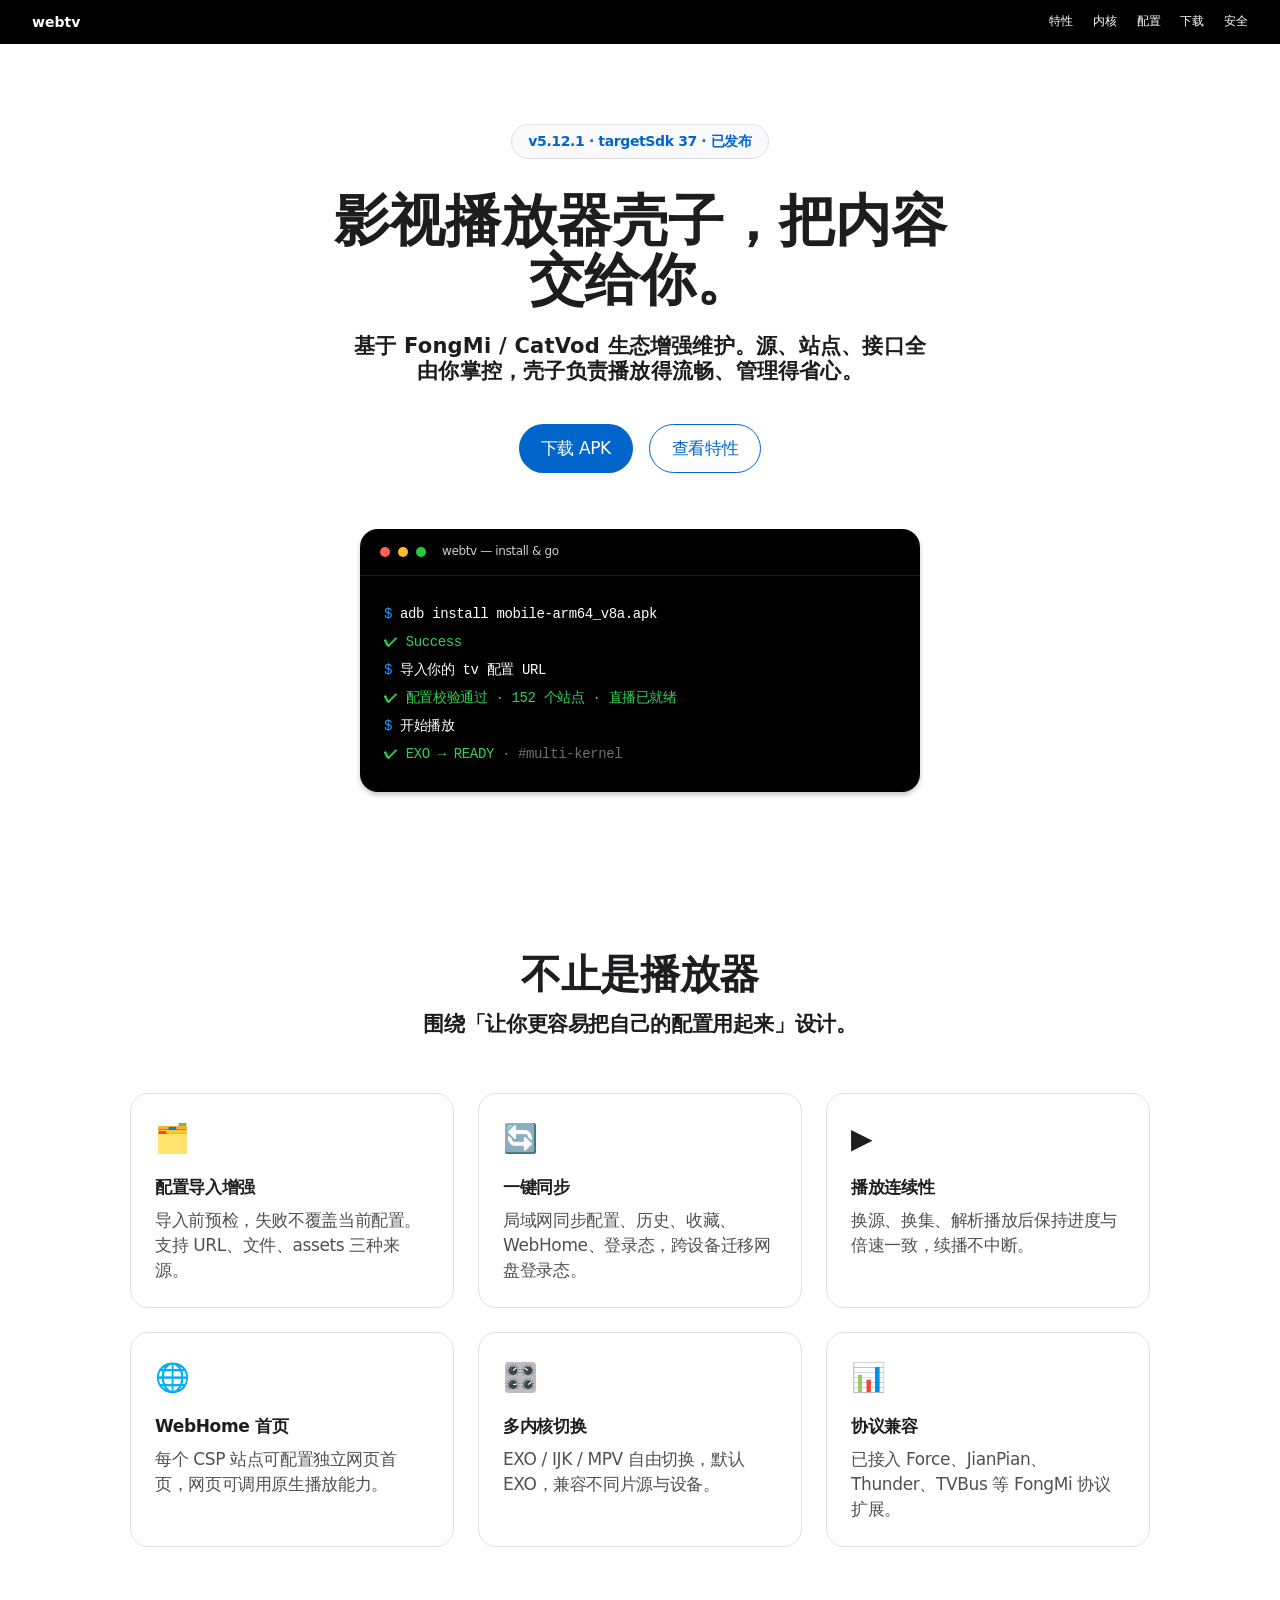
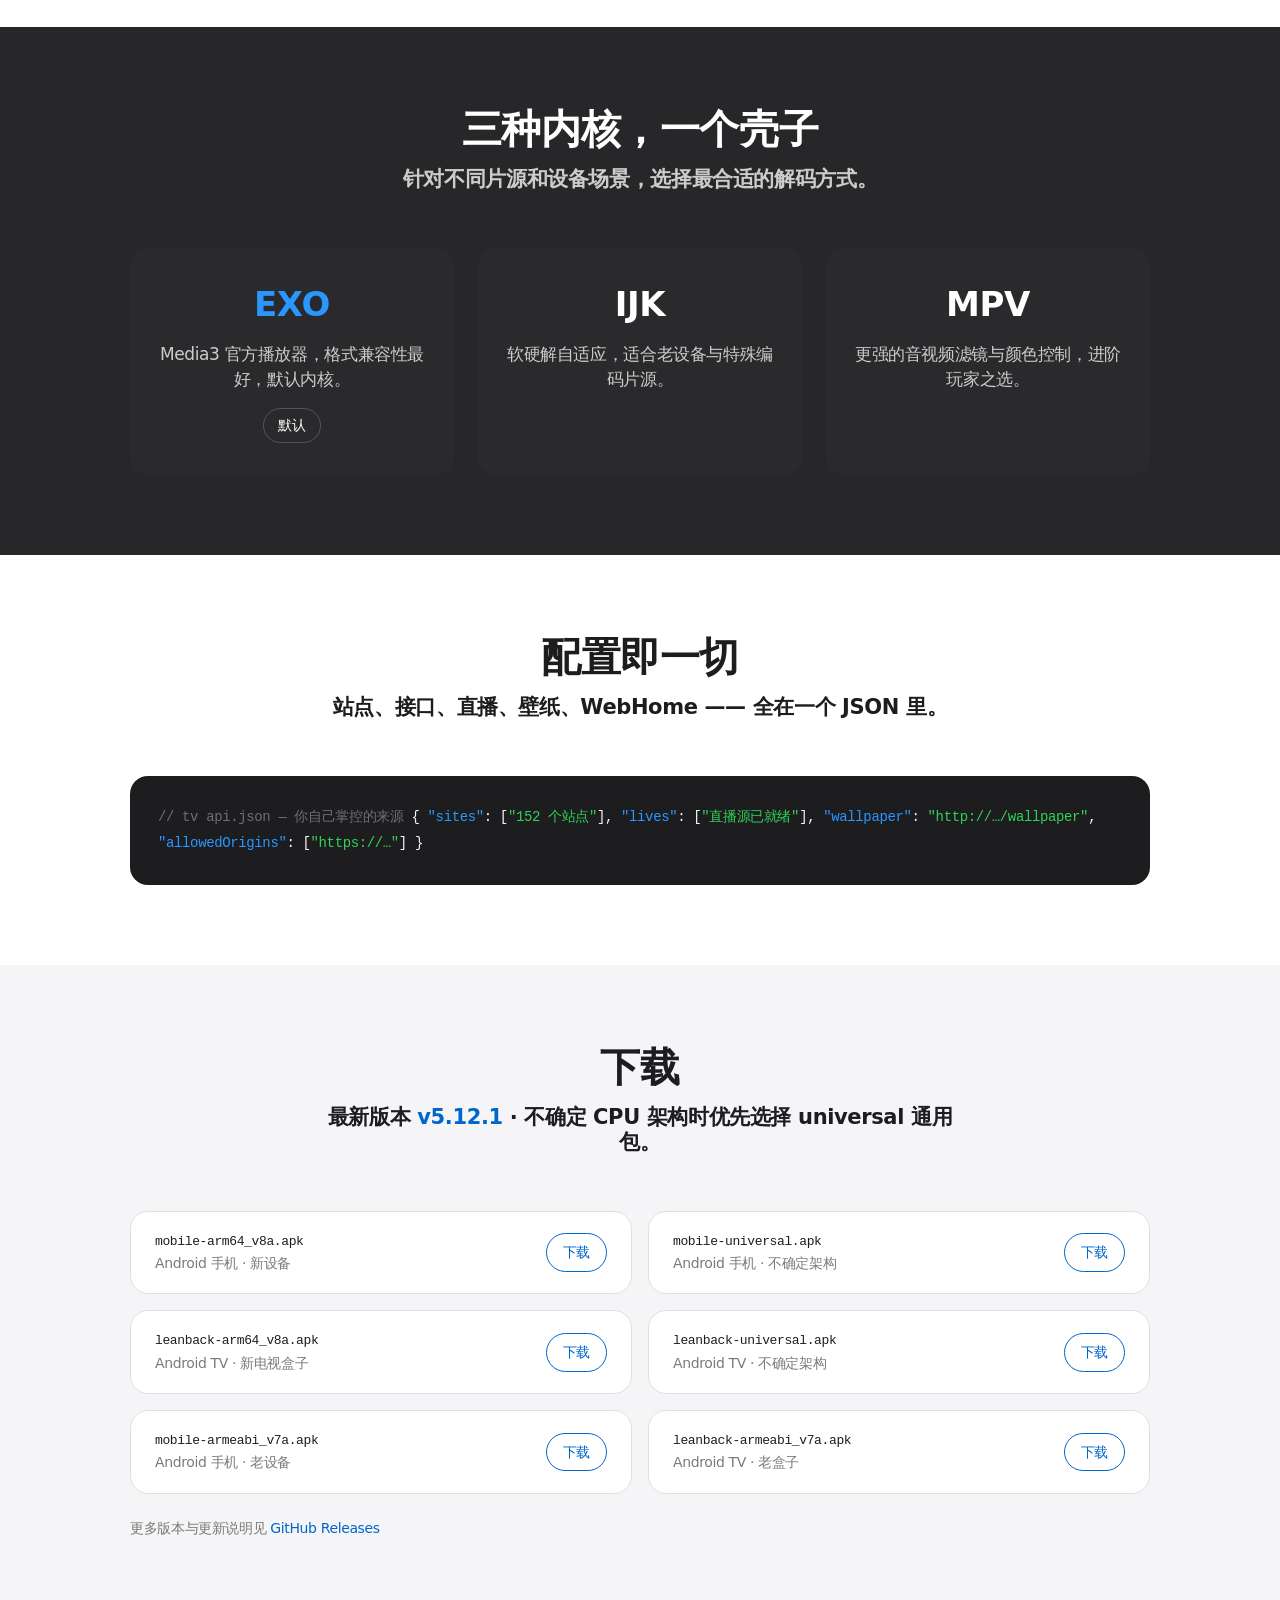
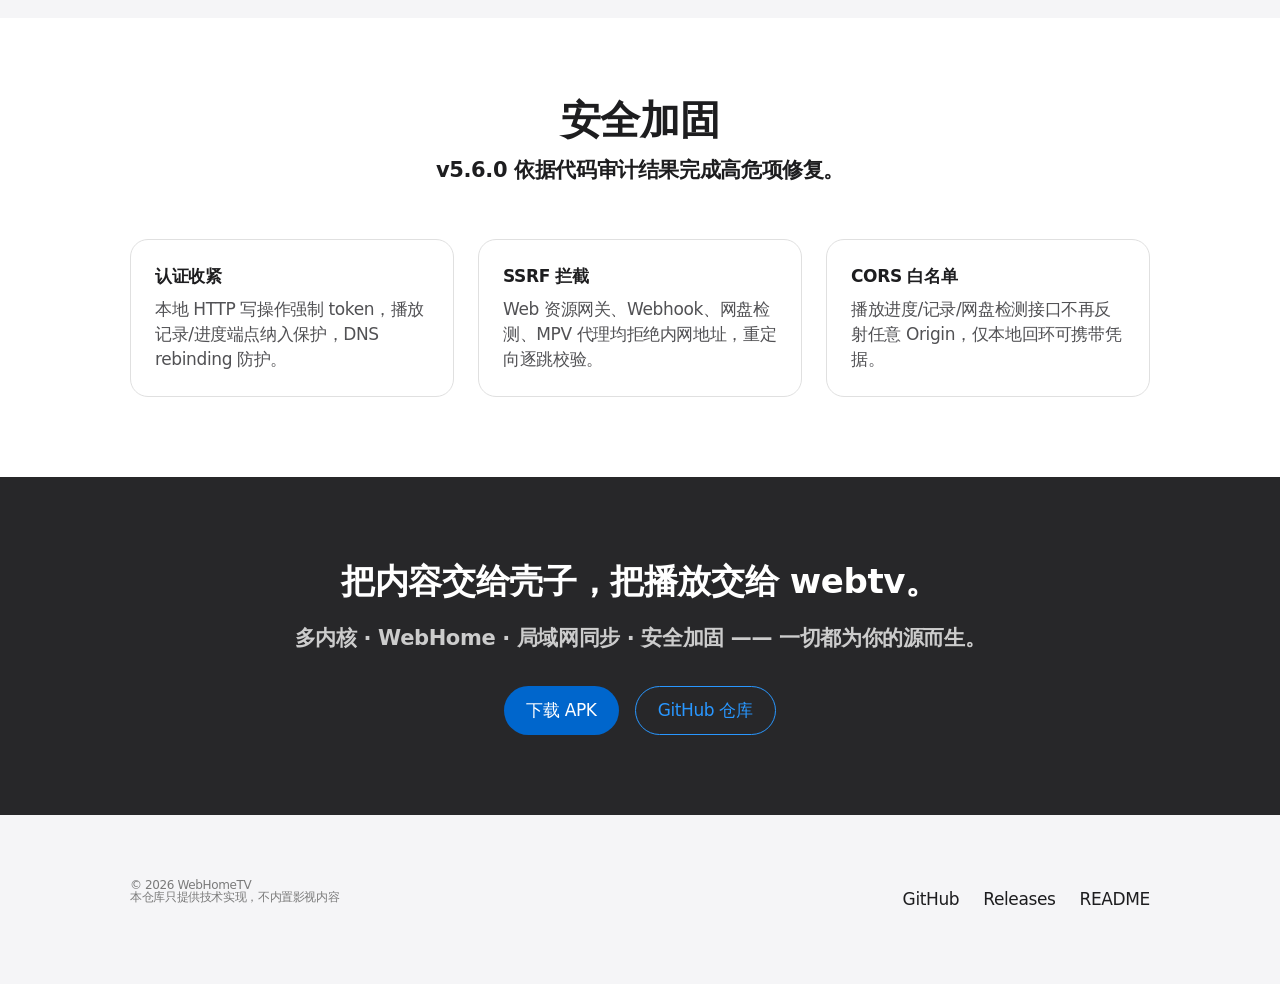
==== docs/index.html @ 70b3ea1e "release: v5.12.1 (code 709) — 覆盖失效的 5.12.0 更新清单" ====
<!DOCTYPE html>
<html lang="zh-CN">
<head>
<meta charset="UTF-8">
<meta name="viewport" content="width=device-width, initial-scale=1">
<title>WebHomeTV — 影视播放器壳子</title>
<meta name="description" content="WebHomeTV 是基于 FongMi / CatVod 生态增强维护的 Android 影音播放器壳子，支持多内核播放、WebHome 自定义首页、局域网同步与安全加固。">
<meta property="og:title" content="WebHomeTV — 影视播放器壳子">
<meta property="og:description" content="多内核播放 · WebHome 首页 · 局域网同步 · 安全加固">
<meta property="og:type" content="website">
<style>
  :root {
    --blue: #0066cc;
    --blue-focus: #0071e3;
    --blue-on-dark: #2997ff;
    --canvas: #ffffff;
    --parchment: #f5f5f7;
    --pearl: #fafafc;
    --tile-1: #272729;
    --ink: #1d1d1f;
    --body-on-dark: #ffffff;
    --body-muted: #cccccc;
    --ink-muted-48: #7a7a7a;
    --hairline: #e0e0e0;
    --divider-soft: #f0f0f0;
    --product-shadow: 0 3px 5px 0 rgba(0, 0, 0, 0.22);
    --font: -apple-system, BlinkMacSystemFont, "SF Pro Text", "Inter", "Segoe UI", system-ui, sans-serif;
    --font-display: -apple-system, BlinkMacSystemFont, "SF Pro Display", "Inter", system-ui, sans-serif;
    --section: 80px;
  }

  * { margin: 0; padding: 0; box-sizing: border-box; }

  html { scroll-behavior: smooth; }

  body {
    font-family: var(--font);
    background: var(--canvas);
    color: var(--ink);
    line-height: 1.47;
    letter-spacing: -0.374px;
    -webkit-font-smoothing: antialiased;
  }

  .container { max-width: 1068px; margin: 0 auto; padding: 0 24px; }
  .container-wide { max-width: 1440px; margin: 0 auto; padding: 0 32px; }

  a { color: var(--blue); text-decoration: none; }
  a:hover { text-decoration: underline; }

  /* ---------- Global Nav ---------- */
  .global-nav {
    position: sticky; top: 0; z-index: 50;
    background: #000000;
    height: 44px;
    display: flex; align-items: center;
  }
  .global-nav .container-wide {
    display: flex; align-items: center; justify-content: space-between;
    width: 100%;
  }
  .brand { font-size: 14px; font-weight: 600; color: var(--body-on-dark); letter-spacing: 0; }
  .brand:hover { text-decoration: none; opacity: 0.8; }
  .nav-links { display: flex; gap: 20px; }
  .nav-links a { font-size: 12px; color: var(--body-on-dark); letter-spacing: -0.12px; }
  .nav-links a:hover { text-decoration: none; color: var(--blue-on-dark); }

  /* ---------- Hero (light tile) ---------- */
  .hero { padding: var(--section) 0; background: var(--canvas); }
  .hero .container { text-align: center; }
  .hero .sub {
    display: inline-block;
    font-size: 14px; font-weight: 600; color: var(--blue);
    border: 1px solid var(--hairline);
    border-radius: 9999px;
    padding: 6px 16px;
    margin-bottom: 32px;
    background: var(--pearl);
  }
  .hero h1 {
    font-family: var(--font-display);
    font-size: 56px; font-weight: 600;
    line-height: 1.07; letter-spacing: -0.28px;
    color: var(--ink);
    max-width: 16ch; margin: 0 auto 24px;
  }
  .hero .lead {
    font-size: 21px; font-weight: 600;
    line-height: 1.19; letter-spacing: 0.231px;
    color: var(--ink);
    max-width: 40ch; margin: 0 auto 40px;
  }
  .hero-actions { display: flex; gap: 16px; justify-content: center; flex-wrap: wrap; }

  .btn {
    display: inline-flex; align-items: center; justify-content: center;
    font-family: var(--font); font-size: 17px; font-weight: 400;
    border-radius: 9999px; min-height: 44px; padding: 11px 22px;
    cursor: pointer; transition: transform 160ms ease, background 160ms ease;
    text-decoration: none;
  }
  .btn:focus-visible { outline: 2px solid var(--blue-focus); outline-offset: 2px; }
  .btn:active { transform: scale(0.95); }
  .btn-primary { background: var(--blue); color: #ffffff; }
  .btn-primary:hover { background: var(--blue-focus); text-decoration: none; }
  .btn-secondary { background: transparent; color: var(--blue); border: 1px solid var(--blue); }
  .btn-secondary:hover { background: rgba(0, 102, 204, 0.05); text-decoration: none; }

  /* Terminal card — product evidence */
  .terminal {
    background: #000000;
    border-radius: 18px;
    overflow: hidden;
    text-align: left;
    margin: 56px auto 0;
    max-width: 560px;
    box-shadow: var(--product-shadow);
  }
  .terminal-bar {
    display: flex; align-items: center; gap: 8px;
    padding: 14px 20px;
    border-bottom: 1px solid rgba(255, 255, 255, 0.1);
  }
  .terminal-bar .t-dot { width: 10px; height: 10px; border-radius: 50%; display: inline-block; }
  .t-dot.r { background: #FF5F56; } .t-dot.y { background: #FFBD2E; } .t-dot.g { background: #27C93F; }
  .terminal-bar .t-title { color: var(--body-muted); font-size: 12px; margin-left: 8px; }
  .terminal-body { padding: 24px; color: #a1a1a6; font-size: 14px; line-height: 2; font-family: ui-monospace, "SF Mono", monospace; }
  .terminal-body .prompt { color: var(--blue-on-dark); }
  .terminal-body .cmd { color: var(--body-on-dark); }
  .terminal-body .out { color: #30d158; }
  .terminal-body .muted { color: #6e6e73; }

  /* ---------- Section rhythm ---------- */
  section.tile-light { background: var(--canvas); padding: var(--section) 0; }
  section.tile-parchment { background: var(--parchment); padding: var(--section) 0; }
  section.tile-dark { background: var(--tile-1); padding: var(--section) 0; }
  section.tile-dark h2, section.tile-dark p.sec-desc { color: var(--body-on-dark); }
  section.tile-dark .sec-desc { color: var(--body-muted); }

  .sec-head { text-align: center; margin-bottom: 56px; }
  .sec-head h2 {
    font-family: var(--font-display);
    font-size: 40px; font-weight: 600; line-height: 1.10;
    color: var(--ink); margin-bottom: 16px;
  }
  .tile-dark .sec-head h2 { color: var(--body-on-dark); }
  .sec-head p.sec-desc { font-size: 21px; font-weight: 600; color: var(--ink); line-height: 1.19; max-width: 44ch; margin: 0 auto; }
  .tile-dark .sec-head p.sec-desc { color: var(--body-muted); }

  /* ---------- Feature cards (utility grid) ---------- */
  .grid { display: grid; grid-template-columns: repeat(3, 1fr); gap: 24px; }
  .card {
    background: var(--canvas);
    border: 1px solid var(--hairline);
    border-radius: 18px;
    padding: 24px;
    transition: transform 160ms ease;
  }
  .card:hover { transform: translateY(-2px); }
  .card .ico { font-size: 28px; margin-bottom: 16px; }
  .card h3 { font-size: 17px; font-weight: 600; color: var(--ink); margin-bottom: 8px; }
  .card p { font-size: 17px; color: #515154; line-height: 1.47; }
  .card code {
    font-family: ui-monospace, "SF Mono", monospace;
    font-size: 13px;
    background: var(--parchment);
    border-radius: 5px; padding: 2px 6px; color: var(--blue);
  }

  /* ---------- Kernels (dark tile) ---------- */
  .kernels { display: grid; grid-template-columns: repeat(3, 1fr); gap: 24px; }
  .kernel {
    background: #2a2a2c;
    border-radius: 18px;
    padding: 32px 24px;
    text-align: center;
  }
  .kernel .k-name { font-size: 34px; font-weight: 600; color: var(--body-on-dark); margin-bottom: 12px; letter-spacing: -0.374px; }
  .kernel .k-name.blue { color: var(--blue-on-dark); }
  .kernel p { font-size: 17px; color: var(--body-muted); }
  .kernel .tag {
    display: inline-block; margin-top: 16px;
    font-size: 14px; font-weight: 400; color: var(--body-on-dark);
    border: 1px solid rgba(255, 255, 255, 0.2);
    border-radius: 9999px; padding: 6px 14px;
  }

  /* ---------- Config code block ---------- */
  .code-block {
    background: #1d1d1f;
    border-radius: 18px;
    padding: 28px;
    font-family: ui-monospace, "SF Mono", monospace;
    font-size: 14px; line-height: 1.9;
    overflow-x: auto;
    color: #f5f5f7;
  }
  .code-block .cmt { color: #6e6e73; }
  .code-block .key { color: var(--blue-on-dark); }
  .code-block .str { color: #30d158; }

  /* ---------- Download ---------- */
  .dl-grid { display: grid; grid-template-columns: repeat(2, 1fr); gap: 16px; }
  .dl-row {
    display: flex; align-items: center; justify-content: space-between; gap: 16px;
    background: var(--canvas);
    border: 1px solid var(--hairline);
    border-radius: 18px; padding: 20px 24px;
    transition: border-color 160ms ease;
  }
  .dl-row:hover { border-color: var(--blue); }
  .dl-name { font-family: ui-monospace, "SF Mono", monospace; font-size: 13px; color: var(--ink); }
  .dl-desc { font-size: 14px; color: var(--ink-muted-48); margin-top: 2px; }
  .dl-btn {
    font-size: 14px; font-weight: 400; color: var(--blue);
    border: 1px solid var(--blue); border-radius: 9999px;
    padding: 8px 16px; white-space: nowrap;
    transition: background 160ms ease;
  }
  .dl-btn:hover { background: rgba(0, 102, 204, 0.05); text-decoration: none; }

  /* ---------- Security (parchment) ---------- */
  .tile-parchment .card { background: var(--canvas); border-color: var(--divider-soft); }

  /* ---------- CTA (dark) ---------- */
  .cta h2 { font-size: 34px; font-weight: 600; color: var(--body-on-dark); margin-bottom: 16px; letter-spacing: -0.374px; }
  .cta p { font-size: 21px; font-weight: 600; color: var(--body-muted); margin-bottom: 32px; }
  .cta .btn-primary { background: var(--blue); }
  .cta .btn-secondary { color: var(--blue-on-dark); border-color: var(--blue-on-dark); }

  /* ---------- Footer ---------- */
  footer { background: var(--parchment); padding: 64px 0; }
  footer .container { display: flex; justify-content: space-between; align-items: flex-start; gap: 32px; flex-wrap: wrap; }
  footer .copy { font-size: 12px; color: var(--ink-muted-48); line-height: 1.0; }
  footer .links { display: flex; gap: 24px; }
  footer .links a { font-size: 17px; color: var(--ink); line-height: 2.41; }
  footer .links a:hover { color: var(--blue); }

  /* ---------- Responsive ---------- */
  @media (max-width: 833px) {
    .nav-links { display: none; }
    .grid, .kernels { grid-template-columns: repeat(2, 1fr); }
    .dl-grid { grid-template-columns: 1fr; }
  }
  @media (max-width: 640px) {
    .hero h1 { font-size: 34px; }
    .sec-head h2 { font-size: 32px; }
    .grid, .kernels { grid-template-columns: 1fr; }
    section.tile-light, section.tile-parchment, section.tile-dark { padding: 48px 0; }
    .hero { padding: 48px 0; }
  }
  @media (max-width: 419px) {
    .hero h1 { font-size: 28px; }
    .container, .container-wide { padding: 0 16px; }
  }

  @media (prefers-reduced-motion: reduce) {
    html { scroll-behavior: auto; }
    * { transition: none !important; }
  }
</style>
</head>
<body>

<nav class="global-nav" aria-label="主导航">
  <div class="container-wide">
    <div class="brand">webtv</div>
    <div class="nav-links">
      <a href="#features">特性</a>
      <a href="#kernels">内核</a>
      <a href="#config">配置</a>
      <a href="#download">下载</a>
      <a href="#security">安全</a>
    </div>
  </div>
</nav>

<header class="hero" id="top">
  <div class="container">
    <span class="sub">v5.12.1 · targetSdk 37 · 已发布</span>
    <h1>影视播放器壳子，把内容交给你。</h1>
    <p class="lead">基于 FongMi / CatVod 生态增强维护。源、站点、接口全由你掌控，壳子负责播放得流畅、管理得省心。</p>
    <div class="hero-actions">
      <a class="btn btn-primary" href="#download">下载 APK</a>
      <a class="btn btn-secondary" href="#features">查看特性</a>
    </div>
    <div class="terminal" role="img" aria-label="终端命令行示例">
      <div class="terminal-bar">
        <span class="t-dot r"></span><span class="t-dot y"></span><span class="t-dot g"></span>
        <span class="t-title">webtv — install &amp; go</span>
      </div>
      <div class="terminal-body">
        <div><span class="prompt">$</span> <span class="cmd">adb install mobile-arm64_v8a.apk</span></div>
        <div><span class="out">✔ Success</span></div>
        <div><span class="prompt">$</span> <span class="cmd">导入你的 tv 配置 URL</span></div>
        <div><span class="out">✔ 配置校验通过 · 152 个站点 · 直播已就绪</span></div>
        <div><span class="prompt">$</span> <span class="cmd">开始播放</span></div>
        <div><span class="out">✔ EXO → READY <span class="muted">· #multi-kernel</span></span></div>
      </div>
    </div>
  </div>
</header>

<section class="tile-light" id="features">
  <div class="container">
    <div class="sec-head">
      <h2>不止是播放器</h2>
      <p class="sec-desc">围绕「让你更容易把自己的配置用起来」设计。</p>
    </div>
    <div class="grid">
      <div class="card">
        <div class="ico">🗂️</div>
        <h3>配置导入增强</h3>
        <p>导入前预检，失败不覆盖当前配置。支持 URL、文件、assets 三种来源。</p>
      </div>
      <div class="card">
        <div class="ico">🔄</div>
        <h3>一键同步</h3>
        <p>局域网同步配置、历史、收藏、WebHome、登录态，跨设备迁移网盘登录态。</p>
      </div>
      <div class="card">
        <div class="ico">▶️</div>
        <h3>播放连续性</h3>
        <p>换源、换集、解析播放后保持进度与倍速一致，续播不中断。</p>
      </div>
      <div class="card">
        <div class="ico">🌐</div>
        <h3>WebHome 首页</h3>
        <p>每个 CSP 站点可配置独立网页首页，网页可调用原生播放能力。</p>
      </div>
      <div class="card">
        <div class="ico">🎛️</div>
        <h3>多内核切换</h3>
        <p>EXO / IJK / MPV 自由切换，默认 EXO，兼容不同片源与设备。</p>
      </div>
      <div class="card">
        <div class="ico">📊</div>
        <h3>协议兼容</h3>
        <p>已接入 Force、JianPian、Thunder、TVBus 等 FongMi 协议扩展。</p>
      </div>
    </div>
  </div>
</section>

<section class="tile-dark" id="kernels">
  <div class="container">
    <div class="sec-head">
      <h2>三种内核，一个壳子</h2>
      <p class="sec-desc">针对不同片源和设备场景，选择最合适的解码方式。</p>
    </div>
    <div class="kernels">
      <div class="kernel">
        <div class="k-name blue">EXO</div>
        <p>Media3 官方播放器，格式兼容性最好，默认内核。</p>
        <span class="tag">默认</span>
      </div>
      <div class="kernel">
        <div class="k-name">IJK</div>
        <p>软硬解自适应，适合老设备与特殊编码片源。</p>
      </div>
      <div class="kernel">
        <div class="k-name">MPV</div>
        <p>更强的音视频滤镜与颜色控制，进阶玩家之选。</p>
      </div>
    </div>
  </div>
</section>

<section class="tile-light" id="config">
  <div class="container">
    <div class="sec-head">
      <h2>配置即一切</h2>
      <p class="sec-desc">站点、接口、直播、壁纸、WebHome —— 全在一个 JSON 里。</p>
    </div>
    <div class="code-block" role="img" aria-label="tv 配置 JSON 示例">
<span class="cmt">// tv api.json — 你自己掌控的来源</span>
{
  <span class="key">"sites"</span>: [<span class="str">"152 个站点"</span>],
  <span class="key">"lives"</span>: [<span class="str">"直播源已就绪"</span>],
  <span class="key">"wallpaper"</span>: <span class="str">"http://…/wallpaper"</span>,
  <span class="key">"allowedOrigins"</span>: [<span class="str">"https://…"</span>]
}
    </div>
  </div>
</section>

<section class="tile-parchment" id="download">
  <div class="container">
    <div class="sec-head">
      <h2>下载</h2>
      <p class="sec-desc">最新版本 <strong style="color:var(--blue)">v5.12.1</strong> · 不确定 CPU 架构时优先选择 universal 通用包。</p>
    </div>
    <div class="dl-grid">
      <div class="dl-row">
        <div>
          <div class="dl-name">mobile-arm64_v8a.apk</div>
          <div class="dl-desc">Android 手机 · 新设备</div>
        </div>
        <a class="dl-btn" href="https://github.com/motao123/webtv/releases/latest/download/mobile-arm64_v8a.apk">下载</a>
      </div>
      <div class="dl-row">
        <div>
          <div class="dl-name">mobile-universal.apk</div>
          <div class="dl-desc">Android 手机 · 不确定架构</div>
        </div>
        <a class="dl-btn" href="https://github.com/motao123/webtv/releases/latest/download/mobile-universal.apk">下载</a>
      </div>
      <div class="dl-row">
        <div>
          <div class="dl-name">leanback-arm64_v8a.apk</div>
          <div class="dl-desc">Android TV · 新电视盒子</div>
        </div>
        <a class="dl-btn" href="https://github.com/motao123/webtv/releases/latest/download/leanback-arm64_v8a.apk">下载</a>
      </div>
      <div class="dl-row">
        <div>
          <div class="dl-name">leanback-universal.apk</div>
          <div class="dl-desc">Android TV · 不确定架构</div>
        </div>
        <a class="dl-btn" href="https://github.com/motao123/webtv/releases/latest/download/leanback-universal.apk">下载</a>
      </div>
      <div class="dl-row">
        <div>
          <div class="dl-name">mobile-armeabi_v7a.apk</div>
          <div class="dl-desc">Android 手机 · 老设备</div>
        </div>
        <a class="dl-btn" href="https://github.com/motao123/webtv/releases/latest/download/mobile-armeabi_v7a.apk">下载</a>
      </div>
      <div class="dl-row">
        <div>
          <div class="dl-name">leanback-armeabi_v7a.apk</div>
          <div class="dl-desc">Android TV · 老盒子</div>
        </div>
        <a class="dl-btn" href="https://github.com/motao123/webtv/releases/latest/download/leanback-armeabi_v7a.apk">下载</a>
      </div>
    </div>
    <p style="margin-top:24px;font-size:14px;color:var(--ink-muted-48)">更多版本与更新说明见 <a href="https://github.com/motao123/webtv/releases">GitHub Releases</a></p>
  </div>
</section>

<section class="tile-light" id="security">
  <div class="container">
    <div class="sec-head">
      <h2>安全加固</h2>
      <p class="sec-desc">v5.6.0 依据代码审计结果完成高危项修复。</p>
    </div>
    <div class="grid">
      <div class="card">
        <h3>认证收紧</h3>
        <p>本地 HTTP 写操作强制 token，播放记录/进度端点纳入保护，DNS rebinding 防护。</p>
      </div>
      <div class="card">
        <h3>SSRF 拦截</h3>
        <p>Web 资源网关、Webhook、网盘检测、MPV 代理均拒绝内网地址，重定向逐跳校验。</p>
      </div>
      <div class="card">
        <h3>CORS 白名单</h3>
        <p>播放进度/记录/网盘检测接口不再反射任意 Origin，仅本地回环可携带凭据。</p>
      </div>
    </div>
  </div>
</section>

<section class="tile-dark cta">
  <div class="container" style="text-align:center">
    <h2>把内容交给壳子，把播放交给 webtv。</h2>
    <p>多内核 · WebHome · 局域网同步 · 安全加固 —— 一切都为你的源而生。</p>
    <div class="hero-actions" style="justify-content:center">
      <a class="btn btn-primary" href="#download">下载 APK</a>
      <a class="btn btn-secondary" href="https://github.com/motao123/webtv">GitHub 仓库</a>
    </div>
  </div>
</section>

<footer>
  <div class="container">
    <div class="copy">© 2026 WebHomeTV<br>本仓库只提供技术实现，不内置影视内容</div>
    <div class="links">
      <a href="https://github.com/motao123/webtv">GitHub</a>
      <a href="https://github.com/motao123/webtv/releases">Releases</a>
      <a href="https://github.com/motao123/webtv/blob/main/README.md">README</a>
    </div>
  </div>
</footer>

</body>
</html>
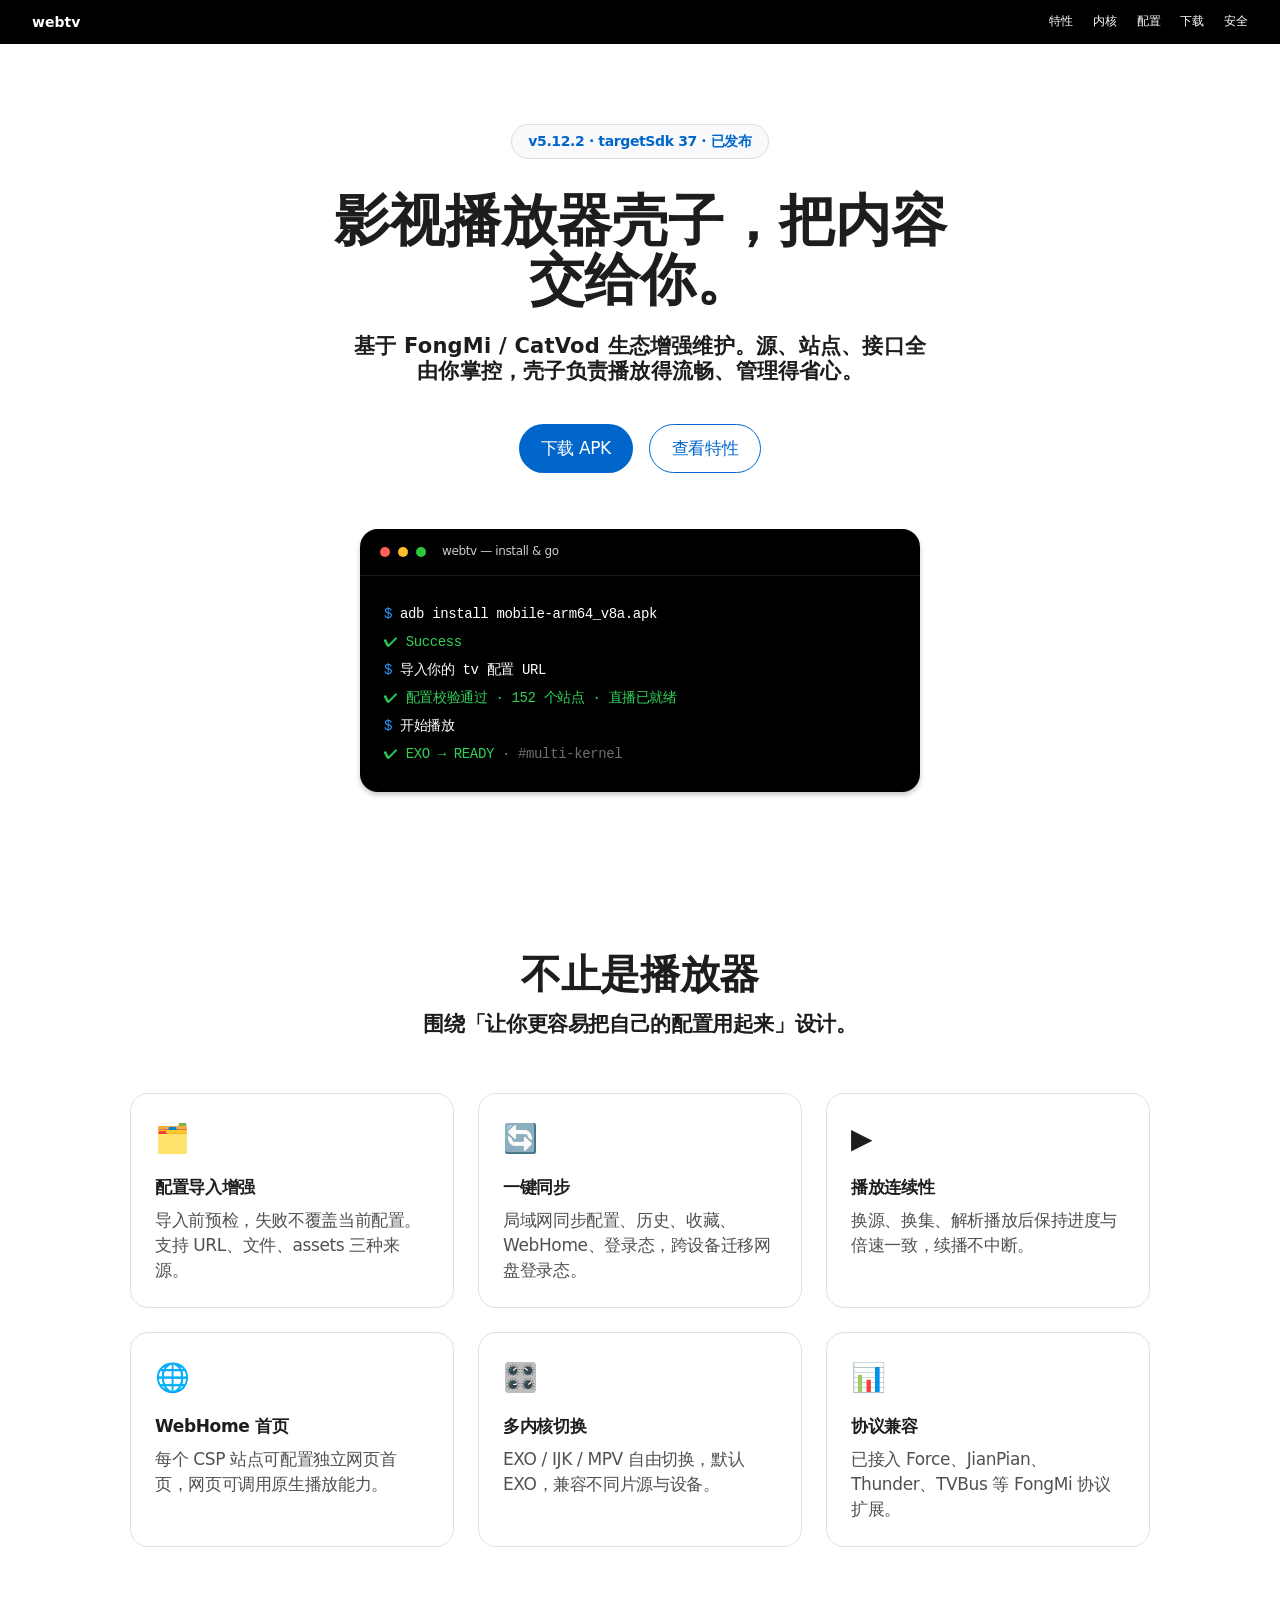
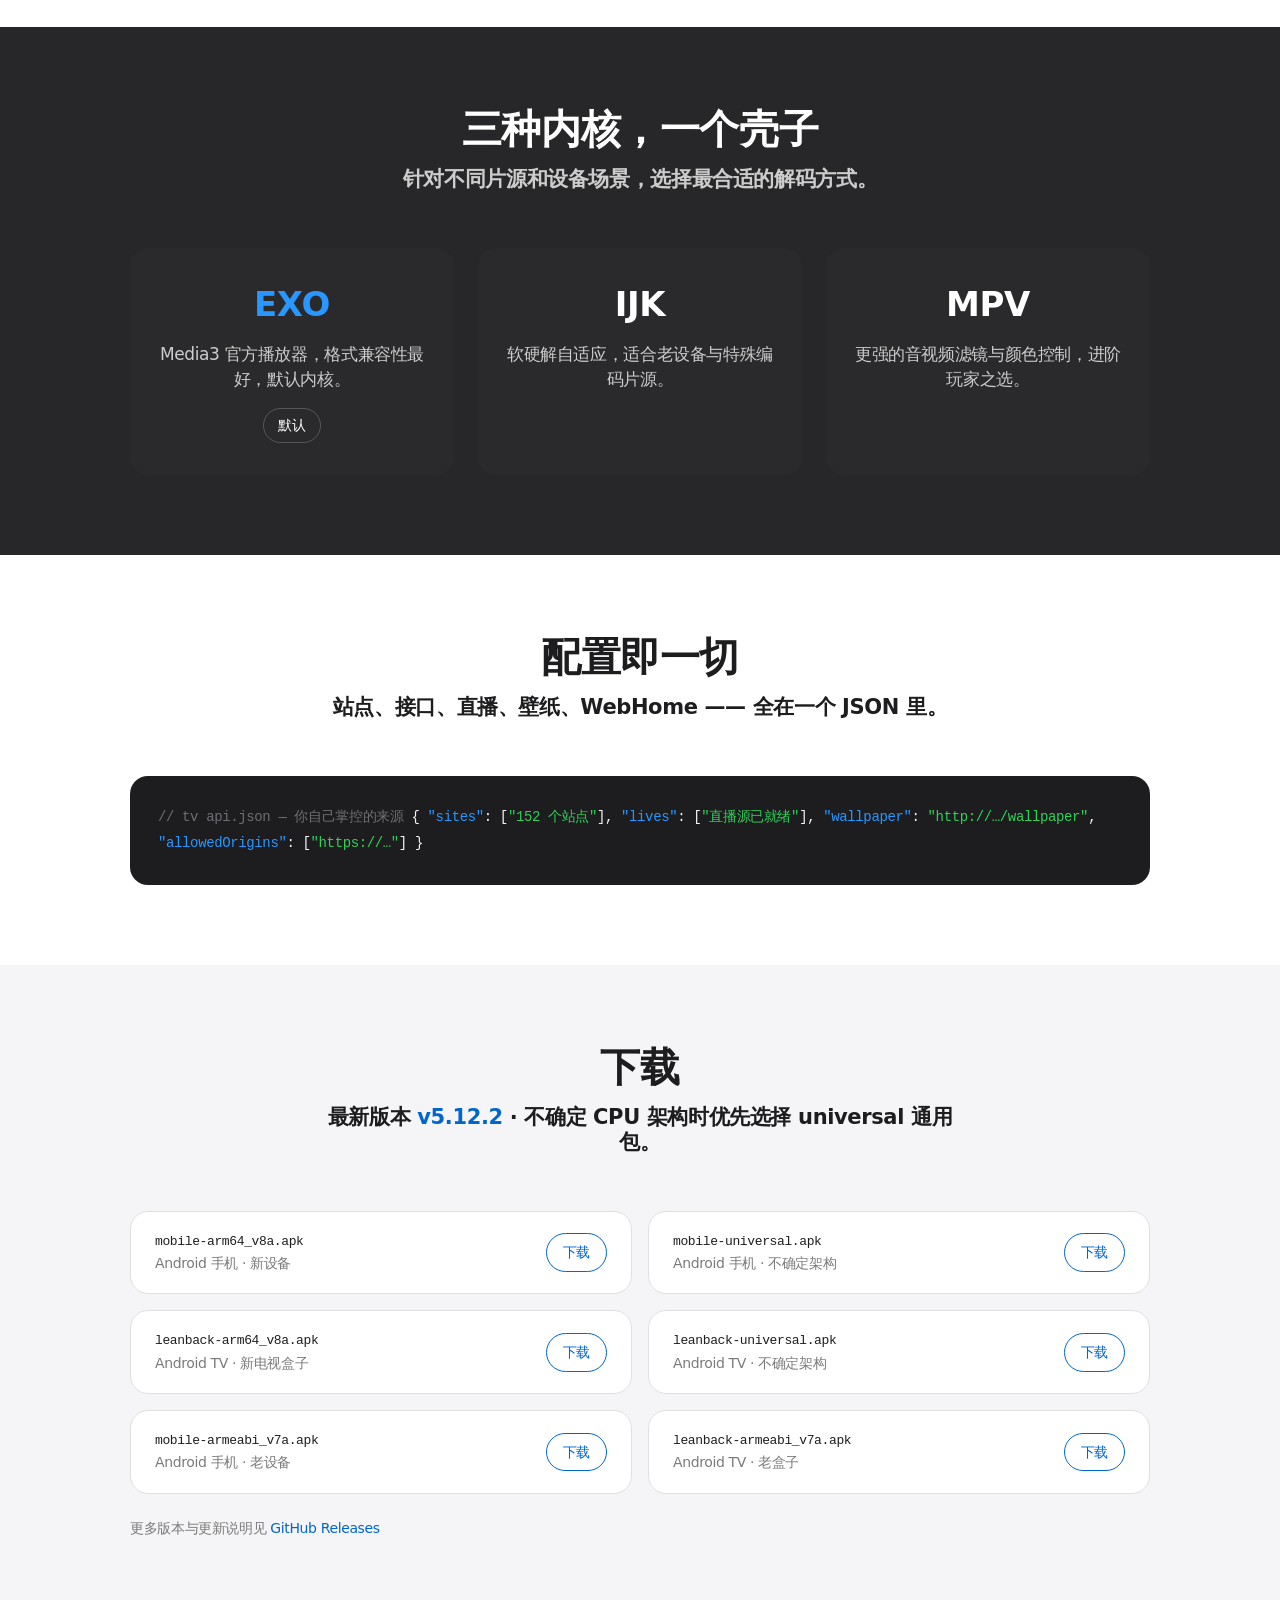
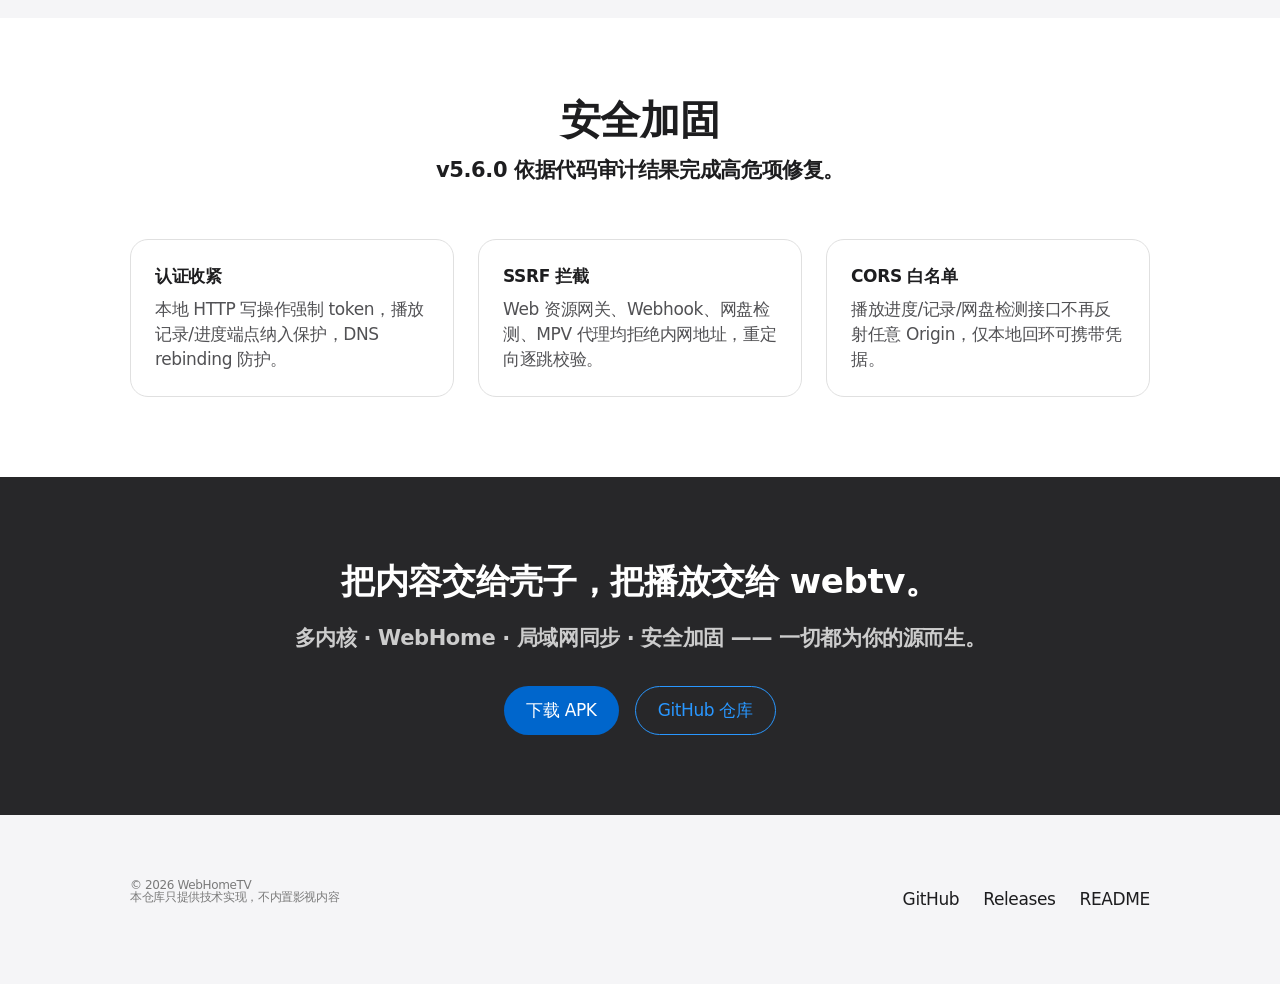
==== commit e64a29ef: "release: v5.12.2 (code 710) — 取代清单损坏的 5.12.0" ====
--- a/docs/index.html
+++ b/docs/index.html
@@ -277,7 +277,7 @@
 
 <header class="hero" id="top">
   <div class="container">
-    <span class="sub">v5.12.1 · targetSdk 37 · 已发布</span>
+    <span class="sub">v5.12.2 · targetSdk 37 · 已发布</span>
     <h1>影视播放器壳子，把内容交给你。</h1>
     <p class="lead">基于 FongMi / CatVod 生态增强维护。源、站点、接口全由你掌控，壳子负责播放得流畅、管理得省心。</p>
     <div class="hero-actions">
@@ -388,7 +388,7 @@
   <div class="container">
     <div class="sec-head">
       <h2>下载</h2>
-      <p class="sec-desc">最新版本 <strong style="color:var(--blue)">v5.12.1</strong> · 不确定 CPU 架构时优先选择 universal 通用包。</p>
+      <p class="sec-desc">最新版本 <strong style="color:var(--blue)">v5.12.2</strong> · 不确定 CPU 架构时优先选择 universal 通用包。</p>
     </div>
     <div class="dl-grid">
       <div class="dl-row">
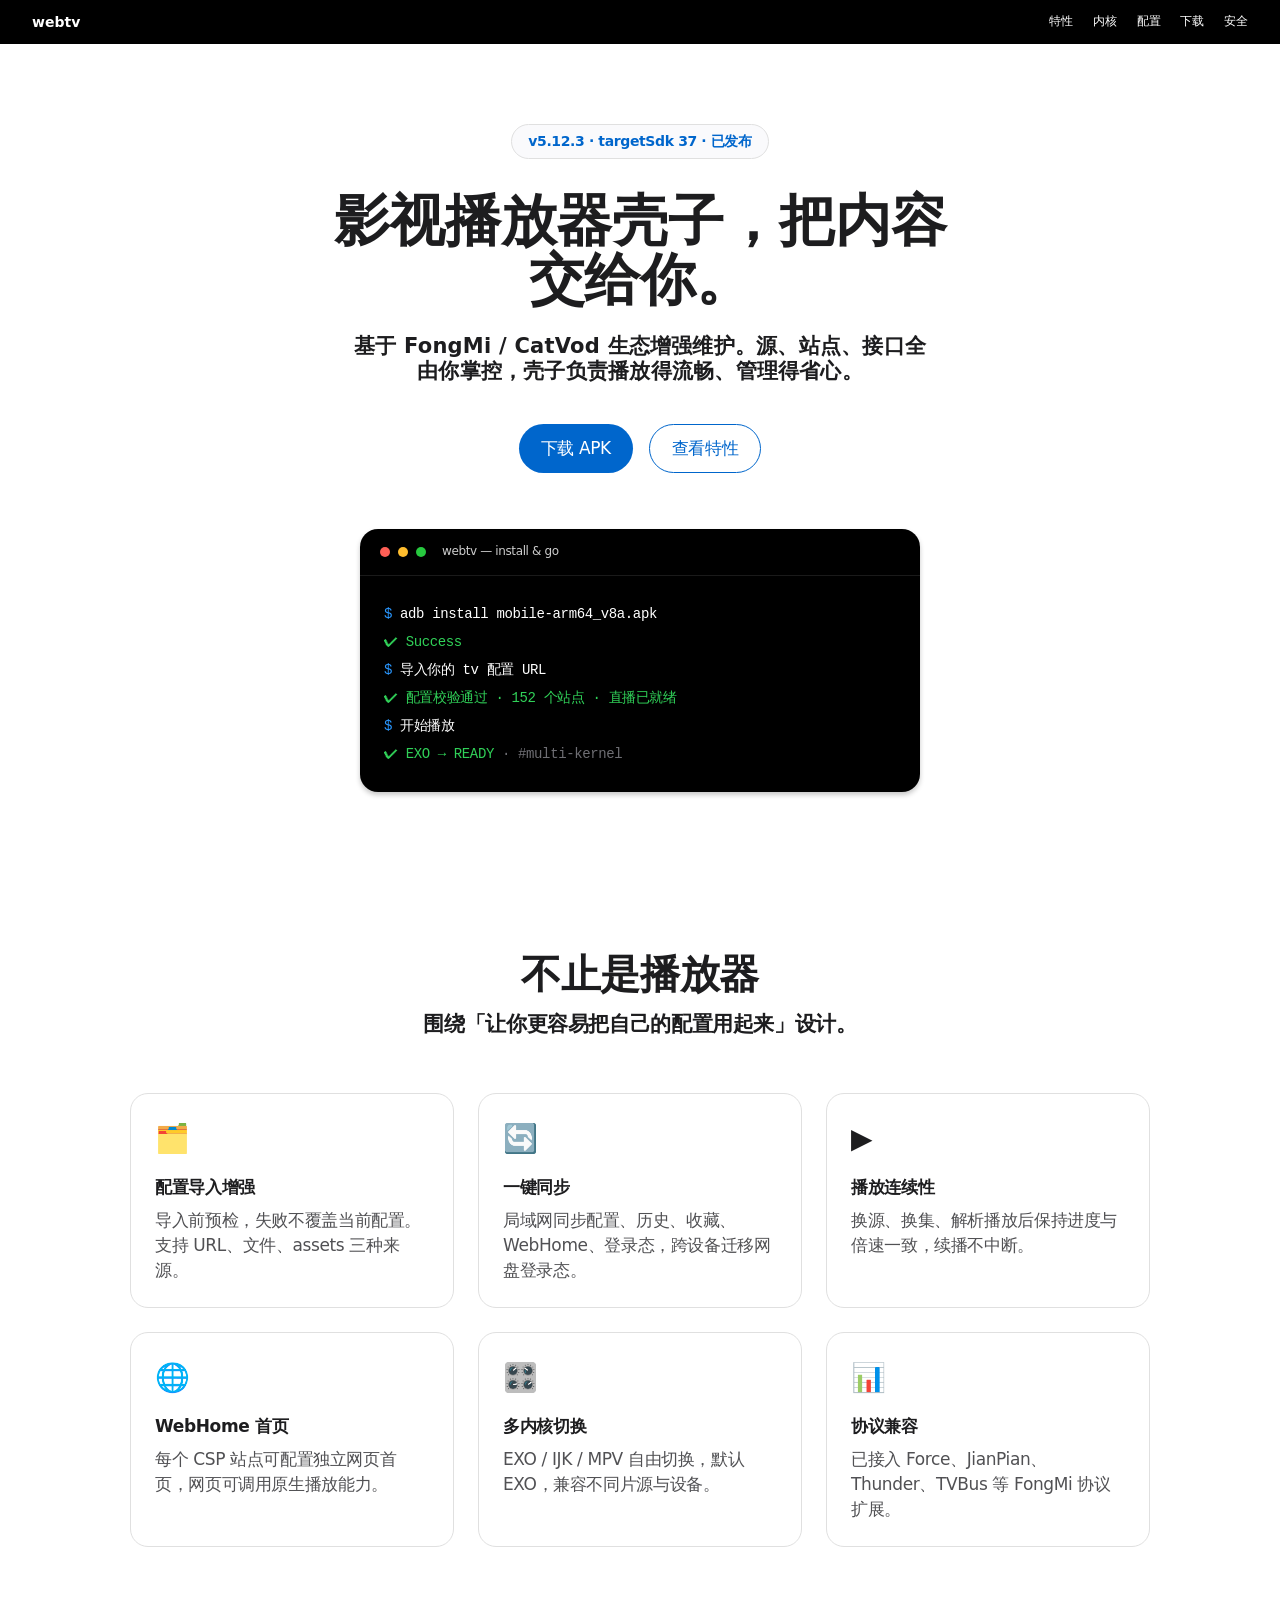
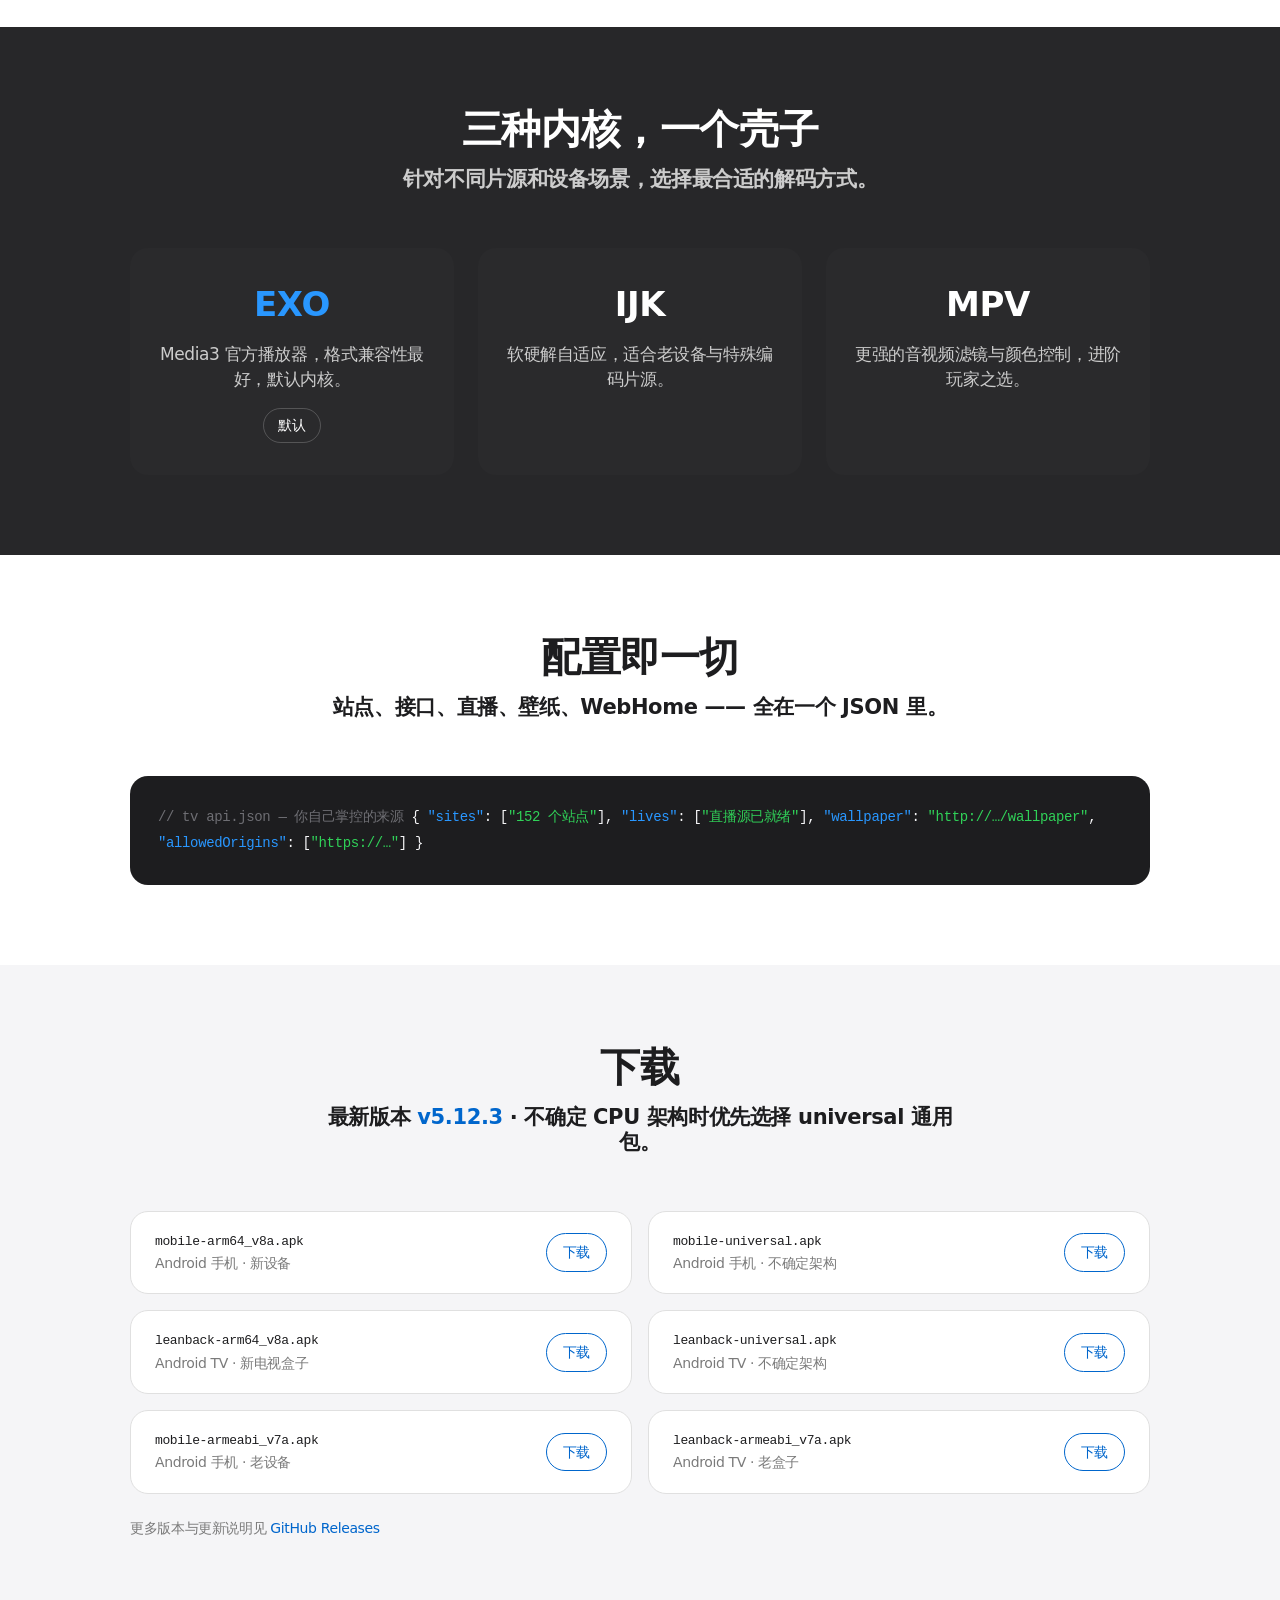
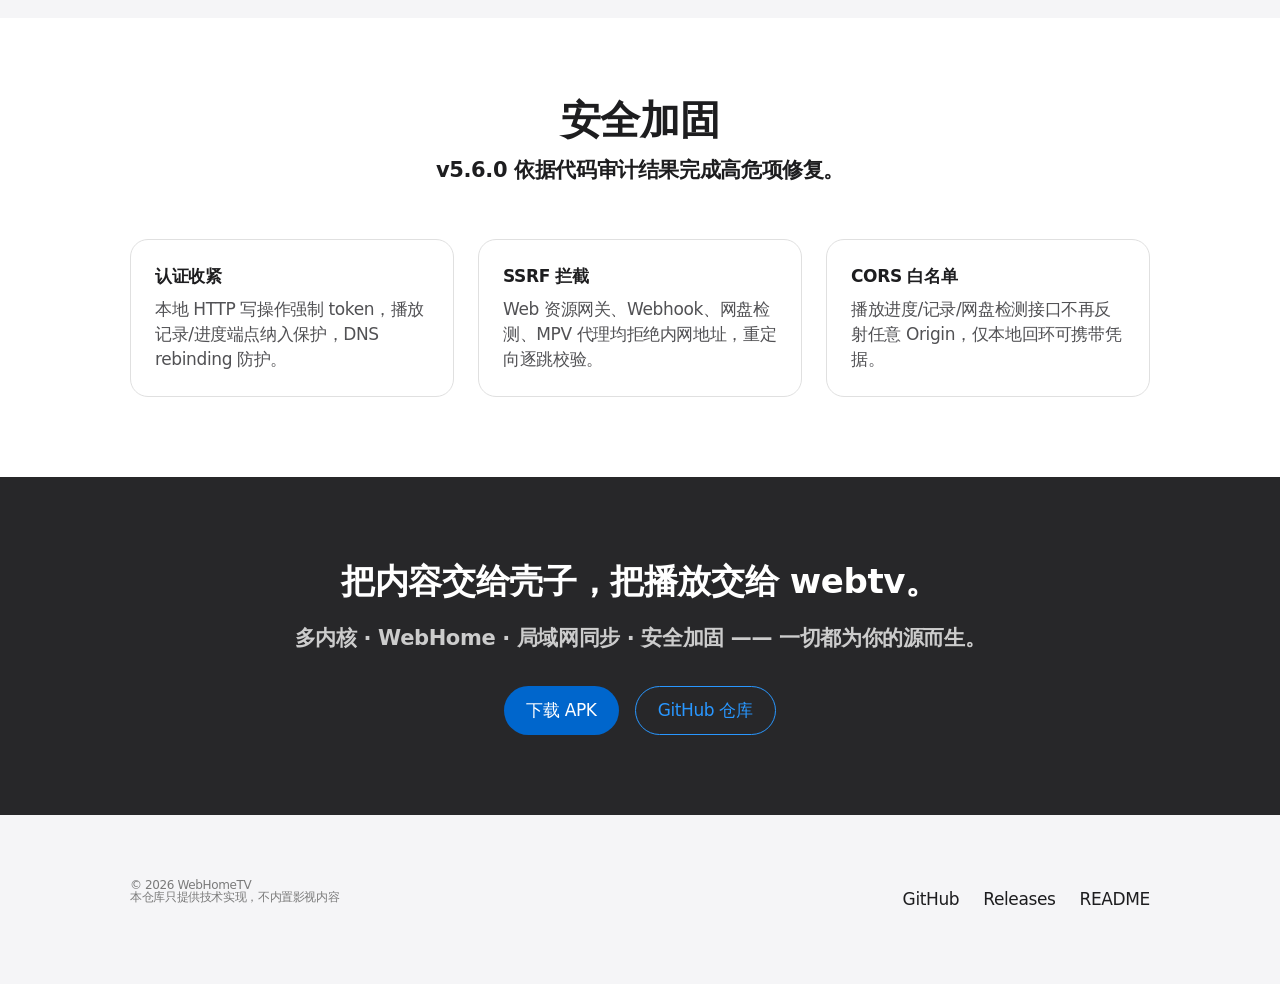
==== commit 349b1712: "release: v5.12.3 (code 711)" ====
--- a/docs/index.html
+++ b/docs/index.html
@@ -277,7 +277,7 @@
 
 <header class="hero" id="top">
   <div class="container">
-    <span class="sub">v5.12.2 · targetSdk 37 · 已发布</span>
+    <span class="sub">v5.12.3 · targetSdk 37 · 已发布</span>
     <h1>影视播放器壳子，把内容交给你。</h1>
     <p class="lead">基于 FongMi / CatVod 生态增强维护。源、站点、接口全由你掌控，壳子负责播放得流畅、管理得省心。</p>
     <div class="hero-actions">
@@ -388,7 +388,7 @@
   <div class="container">
     <div class="sec-head">
       <h2>下载</h2>
-      <p class="sec-desc">最新版本 <strong style="color:var(--blue)">v5.12.2</strong> · 不确定 CPU 架构时优先选择 universal 通用包。</p>
+      <p class="sec-desc">最新版本 <strong style="color:var(--blue)">v5.12.3</strong> · 不确定 CPU 架构时优先选择 universal 通用包。</p>
     </div>
     <div class="dl-grid">
       <div class="dl-row">
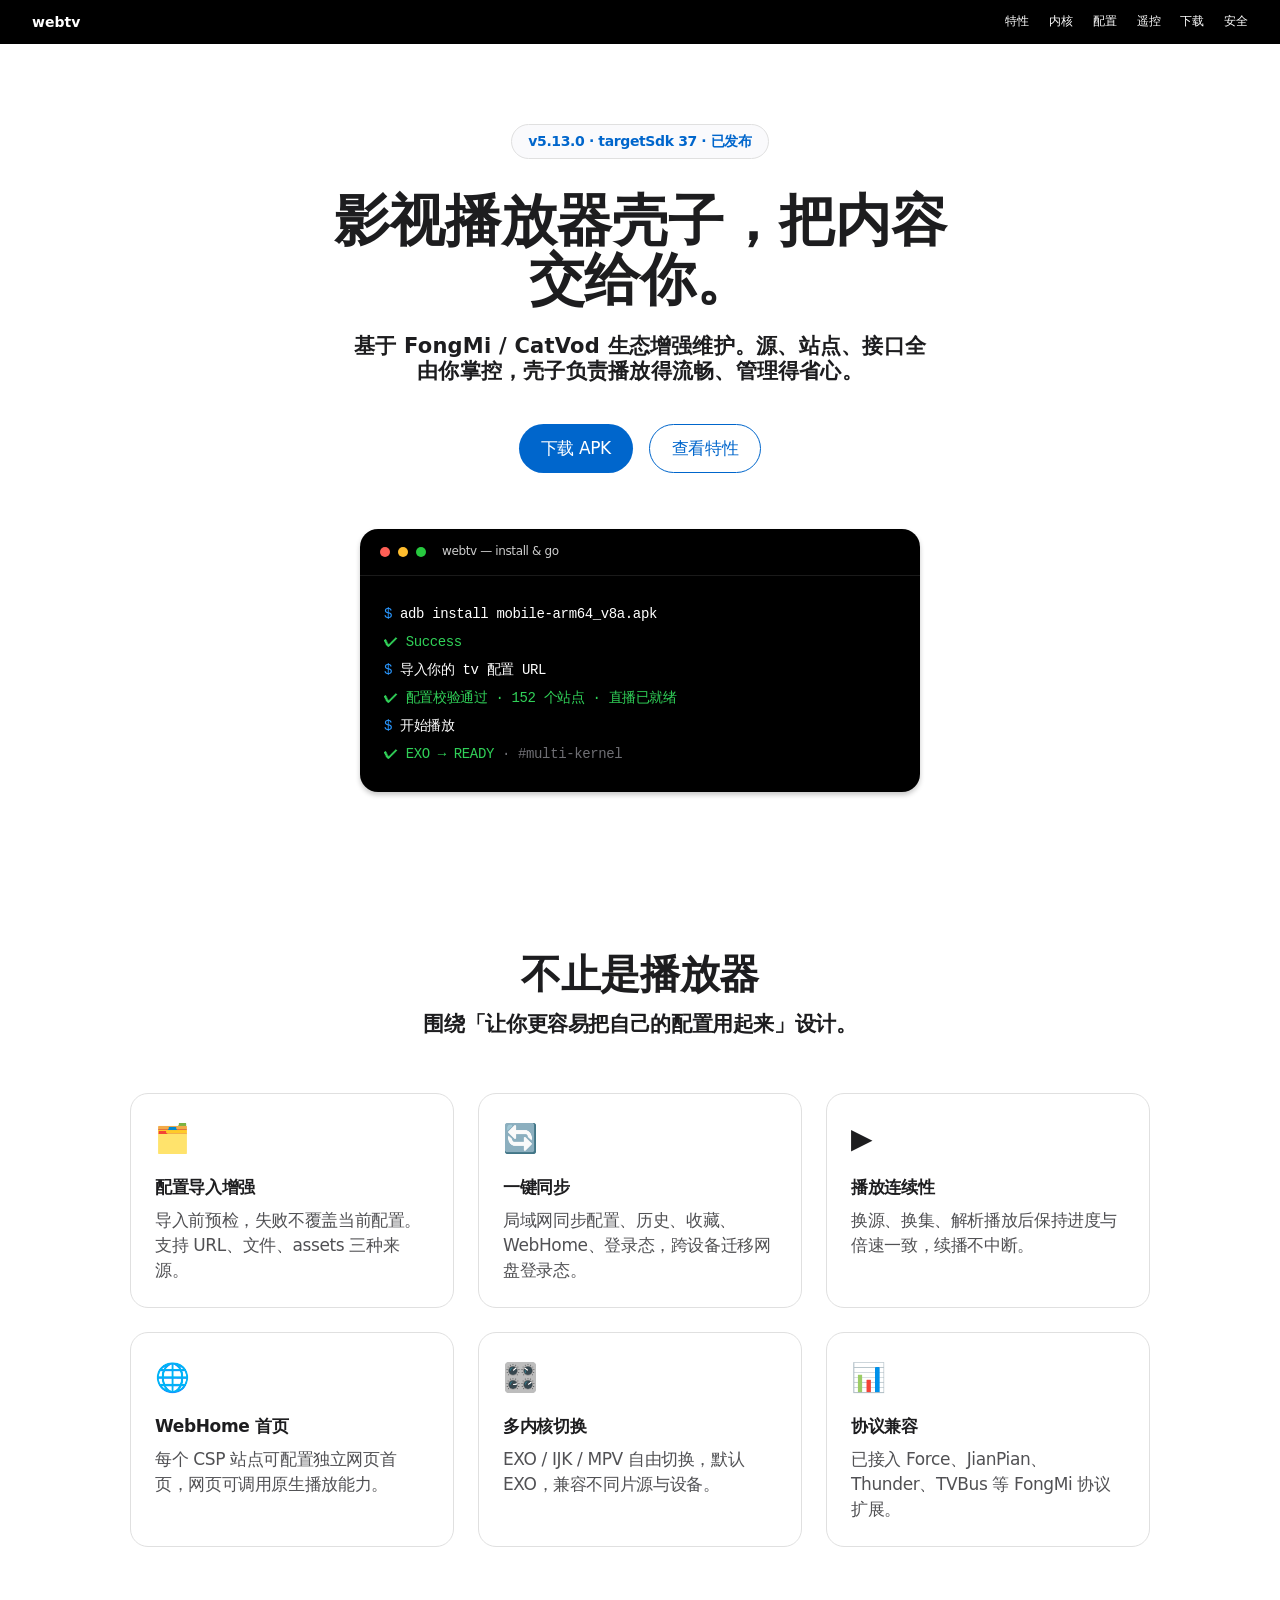
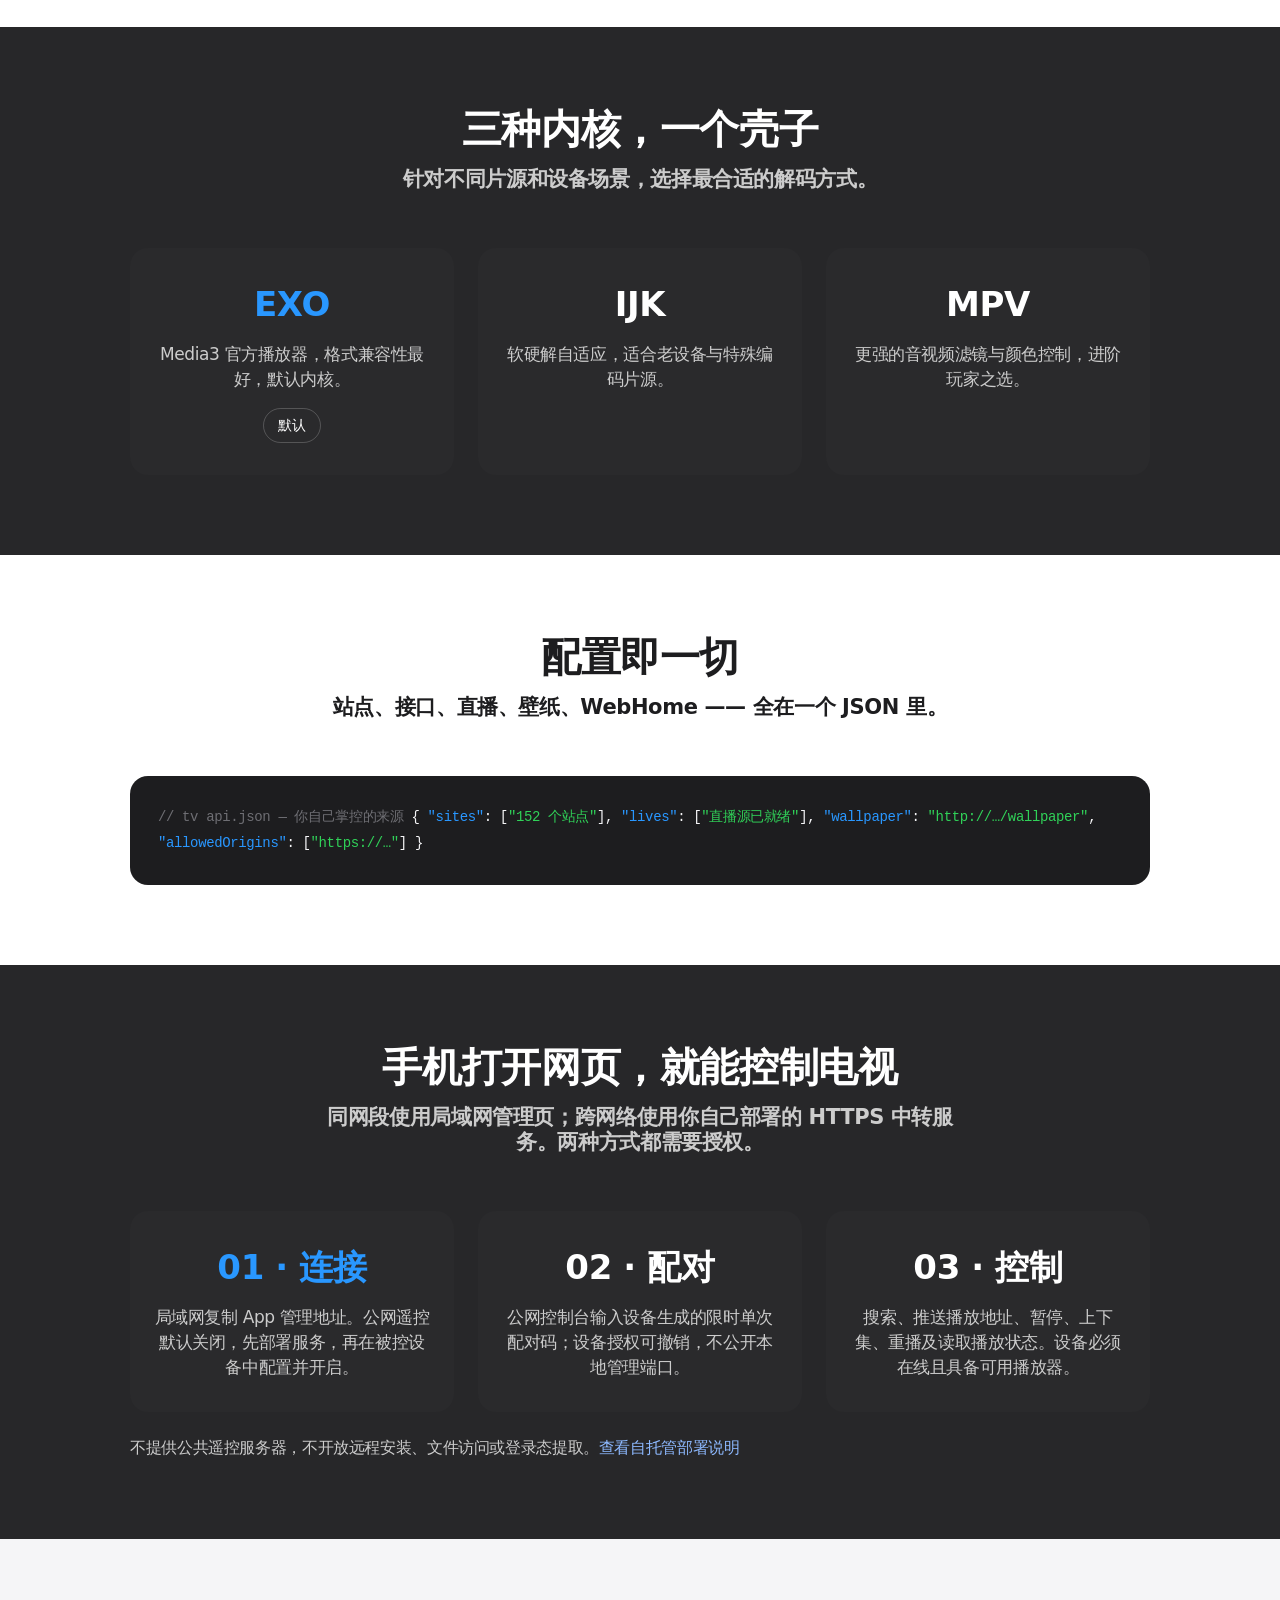
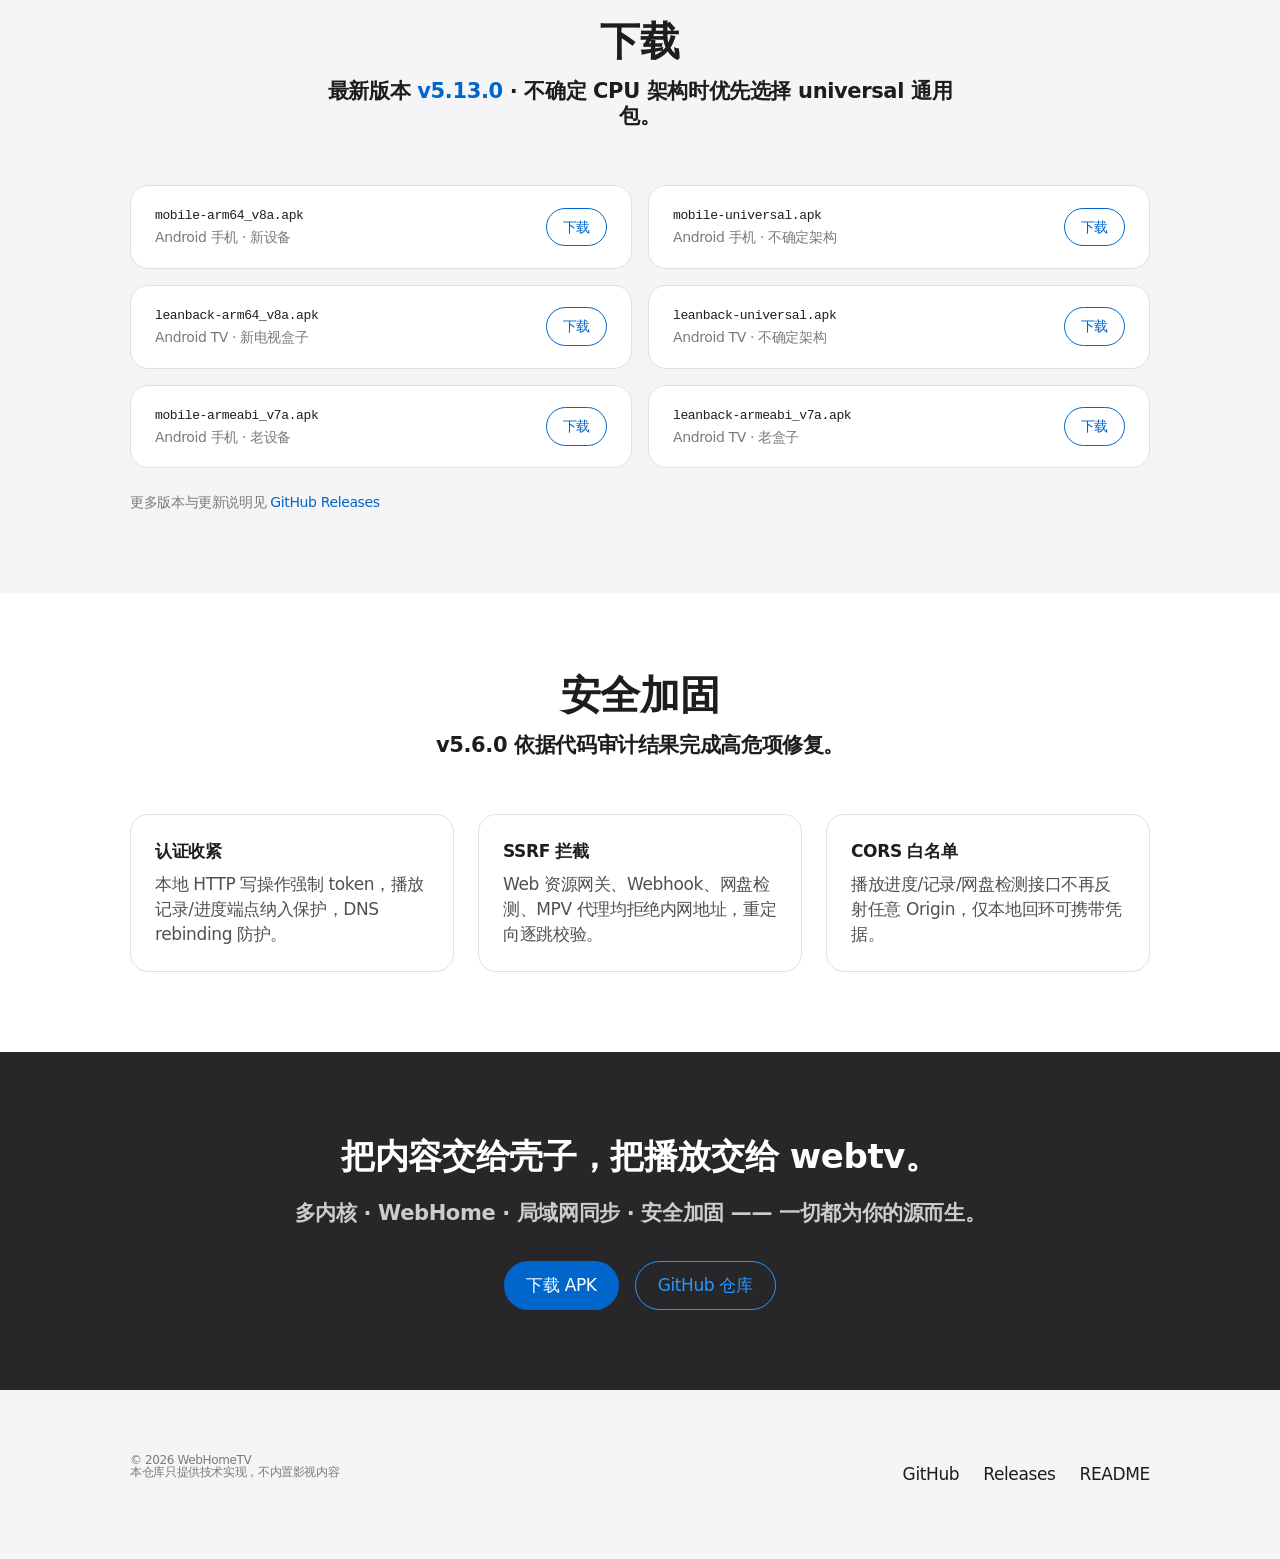
==== commit d8435919: "feat: add secure remote playback control" ====
--- a/docs/index.html
+++ b/docs/index.html
@@ -269,6 +269,7 @@
       <a href="#features">特性</a>
       <a href="#kernels">内核</a>
       <a href="#config">配置</a>
+      <a href="#remote">遥控</a>
       <a href="#download">下载</a>
       <a href="#security">安全</a>
     </div>
@@ -277,7 +278,7 @@
 
 <header class="hero" id="top">
   <div class="container">
-    <span class="sub">v5.12.3 · targetSdk 37 · 已发布</span>
+    <span class="sub">v5.13.0 · targetSdk 37 · 已发布</span>
     <h1>影视播放器壳子，把内容交给你。</h1>
     <p class="lead">基于 FongMi / CatVod 生态增强维护。源、站点、接口全由你掌控，壳子负责播放得流畅、管理得省心。</p>
     <div class="hero-actions">
@@ -384,11 +385,35 @@
   </div>
 </section>
 
+<section class="tile-dark" id="remote">
+  <div class="container">
+    <div class="sec-head">
+      <h2>手机打开网页，就能控制电视</h2>
+      <p class="sec-desc">同网段使用局域网管理页；跨网络使用你自己部署的 HTTPS 中转服务。两种方式都需要授权。</p>
+    </div>
+    <div class="kernels">
+      <div class="kernel">
+        <div class="k-name blue">01 · 连接</div>
+        <p>局域网复制 App 管理地址。公网遥控默认关闭，先部署服务，再在被控设备中配置并开启。</p>
+      </div>
+      <div class="kernel">
+        <div class="k-name">02 · 配对</div>
+        <p>公网控制台输入设备生成的限时单次配对码；设备授权可撤销，不公开本地管理端口。</p>
+      </div>
+      <div class="kernel">
+        <div class="k-name">03 · 控制</div>
+        <p>搜索、推送播放地址、暂停、上下集、重播及读取播放状态。设备必须在线且具备可用播放器。</p>
+      </div>
+    </div>
+    <p style="margin-top:24px;color:#ccc">不提供公共遥控服务器，不开放远程安装、文件访问或登录态提取。<a style="color:#8db9ff" href="https://github.com/motao123/webtv/tree/main/serverless/webtv-remote-go">查看自托管部署说明</a></p>
+  </div>
+</section>
+
 <section class="tile-parchment" id="download">
   <div class="container">
     <div class="sec-head">
       <h2>下载</h2>
-      <p class="sec-desc">最新版本 <strong style="color:var(--blue)">v5.12.3</strong> · 不确定 CPU 架构时优先选择 universal 通用包。</p>
+      <p class="sec-desc">最新版本 <strong style="color:var(--blue)">v5.13.0</strong> · 不确定 CPU 架构时优先选择 universal 通用包。</p>
     </div>
     <div class="dl-grid">
       <div class="dl-row">
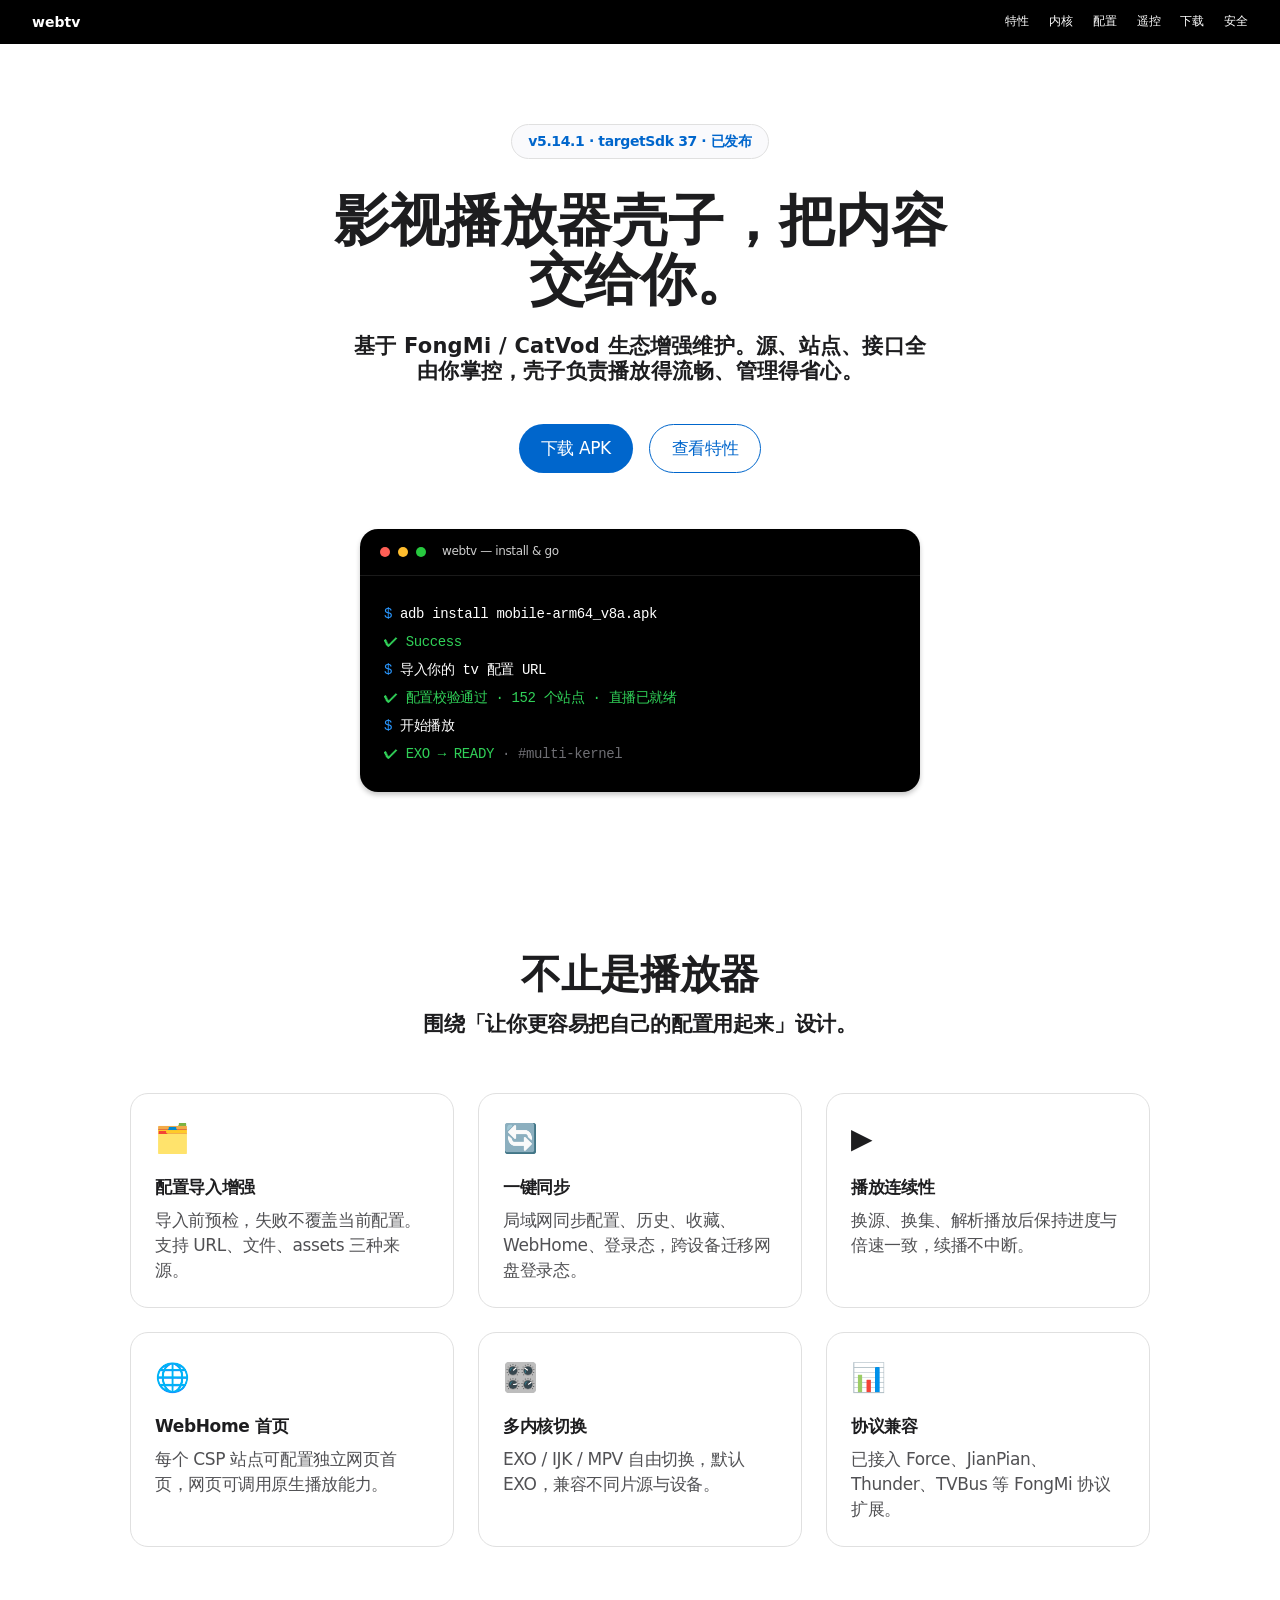
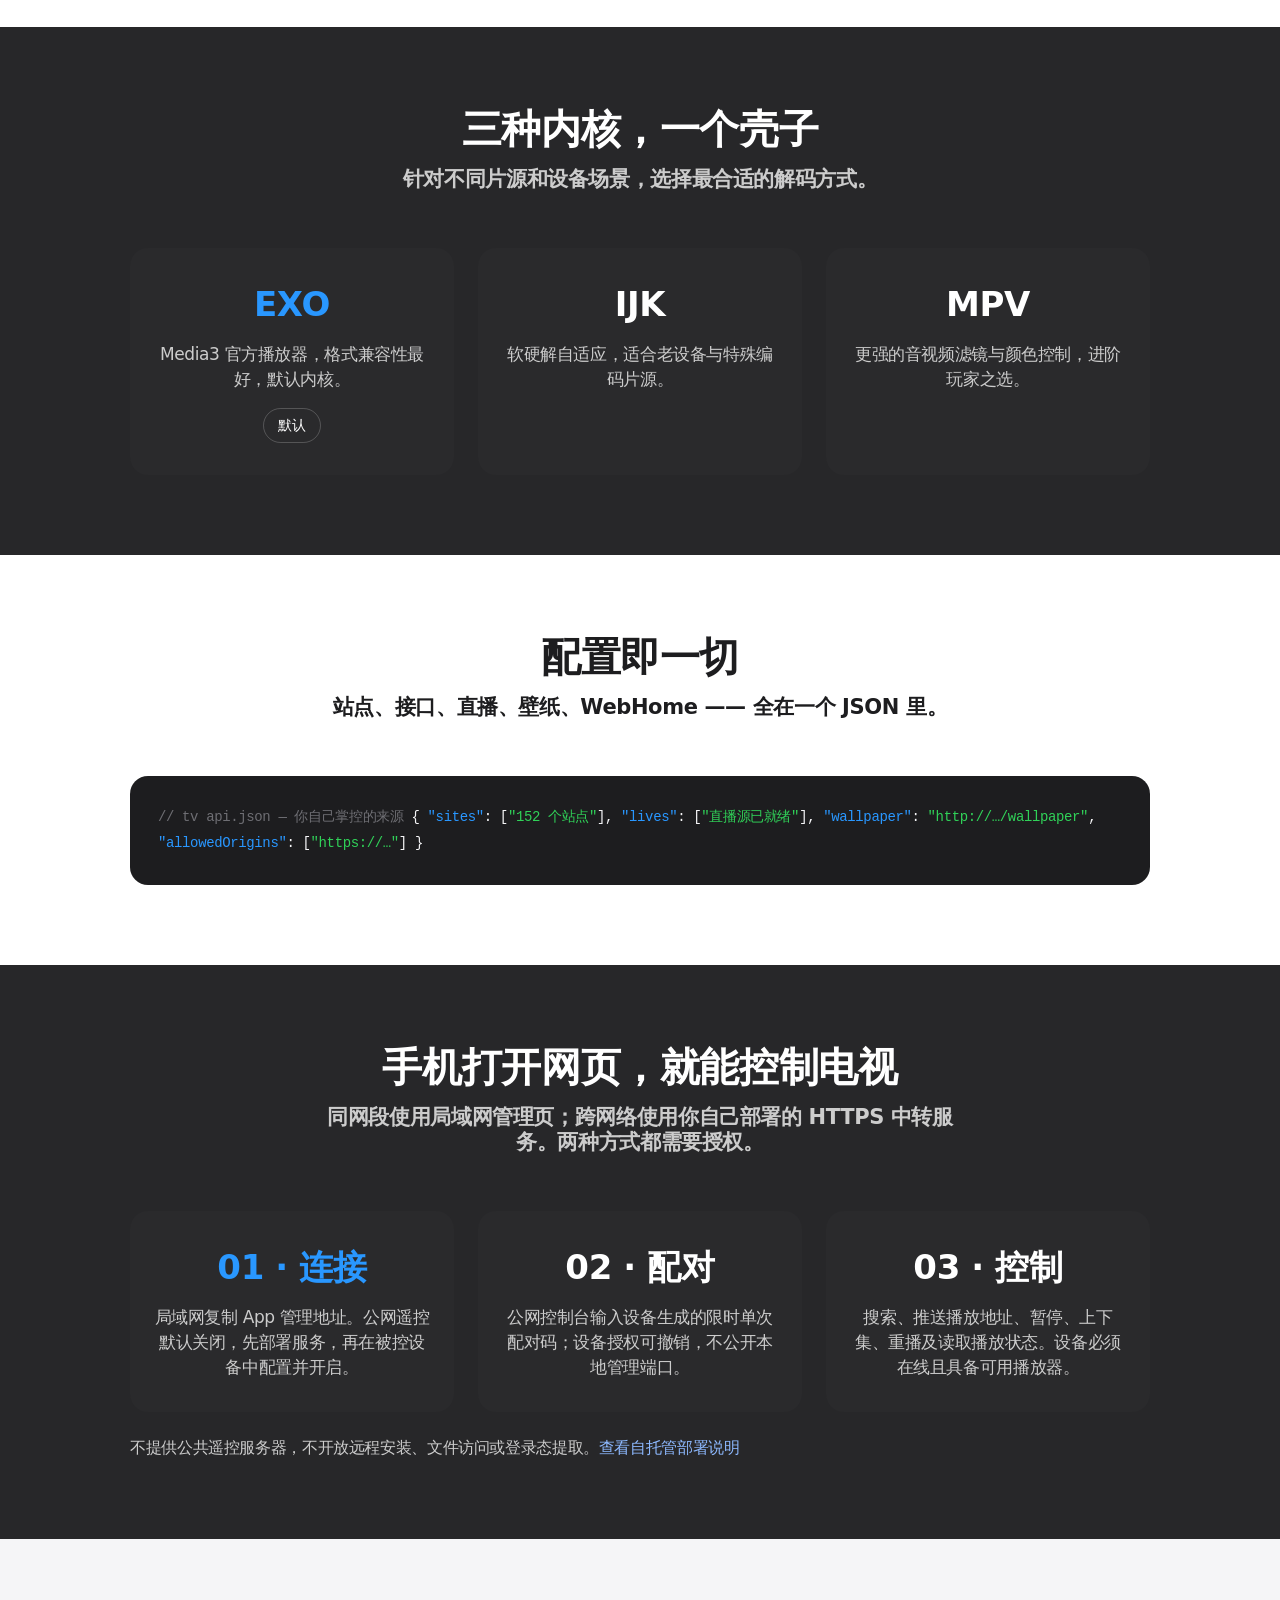
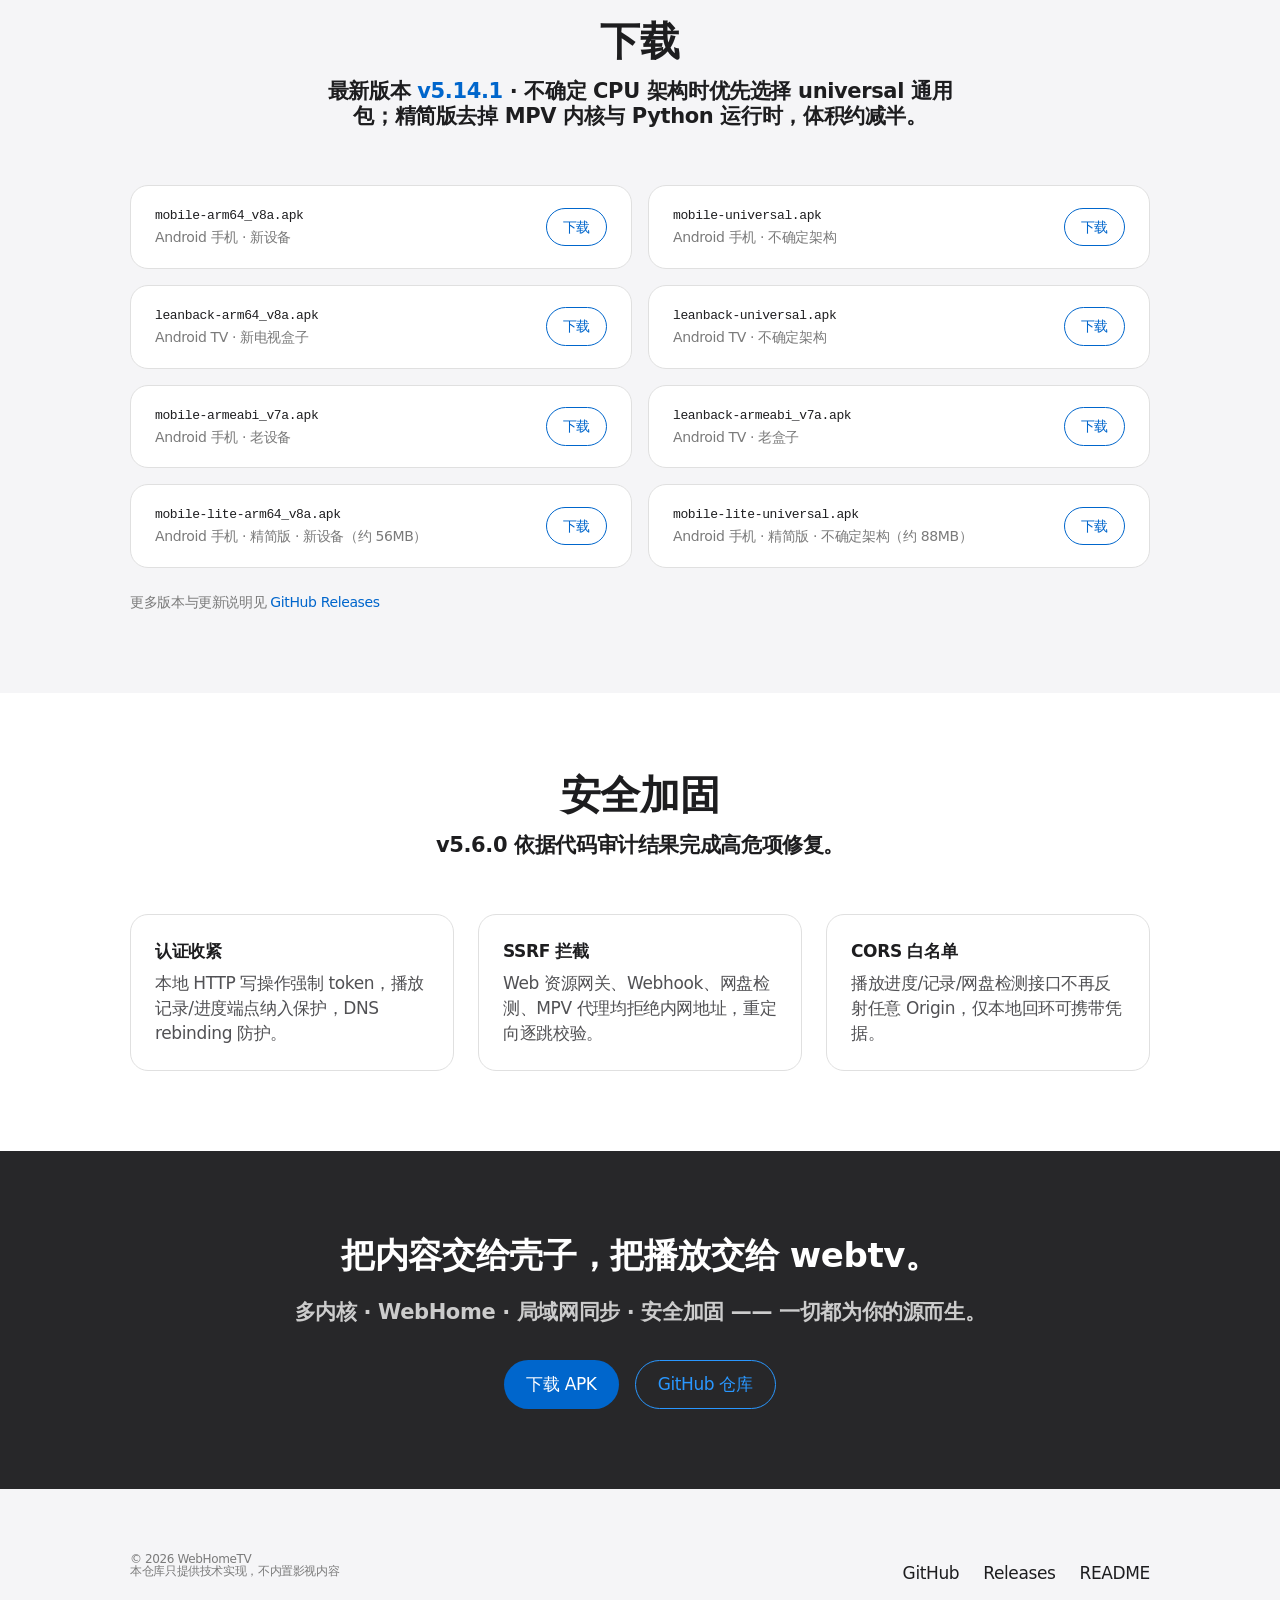
==== commit 364e29a8: "docs: bump site and readme to v5.14.1, guard the version literals in CI The GitHub Pages site and RE" ====
--- a/docs/index.html
+++ b/docs/index.html
@@ -278,7 +278,7 @@
 
 <header class="hero" id="top">
   <div class="container">
-    <span class="sub">v5.13.0 · targetSdk 37 · 已发布</span>
+    <span class="sub">v5.14.1 · targetSdk 37 · 已发布</span>
     <h1>影视播放器壳子，把内容交给你。</h1>
     <p class="lead">基于 FongMi / CatVod 生态增强维护。源、站点、接口全由你掌控，壳子负责播放得流畅、管理得省心。</p>
     <div class="hero-actions">
@@ -413,7 +413,7 @@
   <div class="container">
     <div class="sec-head">
       <h2>下载</h2>
-      <p class="sec-desc">最新版本 <strong style="color:var(--blue)">v5.13.0</strong> · 不确定 CPU 架构时优先选择 universal 通用包。</p>
+      <p class="sec-desc">最新版本 <strong style="color:var(--blue)">v5.14.1</strong> · 不确定 CPU 架构时优先选择 universal 通用包；精简版去掉 MPV 内核与 Python 运行时，体积约减半。</p>
     </div>
     <div class="dl-grid">
       <div class="dl-row">
@@ -457,6 +457,20 @@
           <div class="dl-desc">Android TV · 老盒子</div>
         </div>
         <a class="dl-btn" href="https://github.com/motao123/webtv/releases/latest/download/leanback-armeabi_v7a.apk">下载</a>
+      </div>
+      <div class="dl-row">
+        <div>
+          <div class="dl-name">mobile-lite-arm64_v8a.apk</div>
+          <div class="dl-desc">Android 手机 · 精简版 · 新设备（约 56MB）</div>
+        </div>
+        <a class="dl-btn" href="https://github.com/motao123/webtv/releases/latest/download/mobile-lite-arm64_v8a.apk">下载</a>
+      </div>
+      <div class="dl-row">
+        <div>
+          <div class="dl-name">mobile-lite-universal.apk</div>
+          <div class="dl-desc">Android 手机 · 精简版 · 不确定架构（约 88MB）</div>
+        </div>
+        <a class="dl-btn" href="https://github.com/motao123/webtv/releases/latest/download/mobile-lite-universal.apk">下载</a>
       </div>
     </div>
     <p style="margin-top:24px;font-size:14px;color:var(--ink-muted-48)">更多版本与更新说明见 <a href="https://github.com/motao123/webtv/releases">GitHub Releases</a></p>
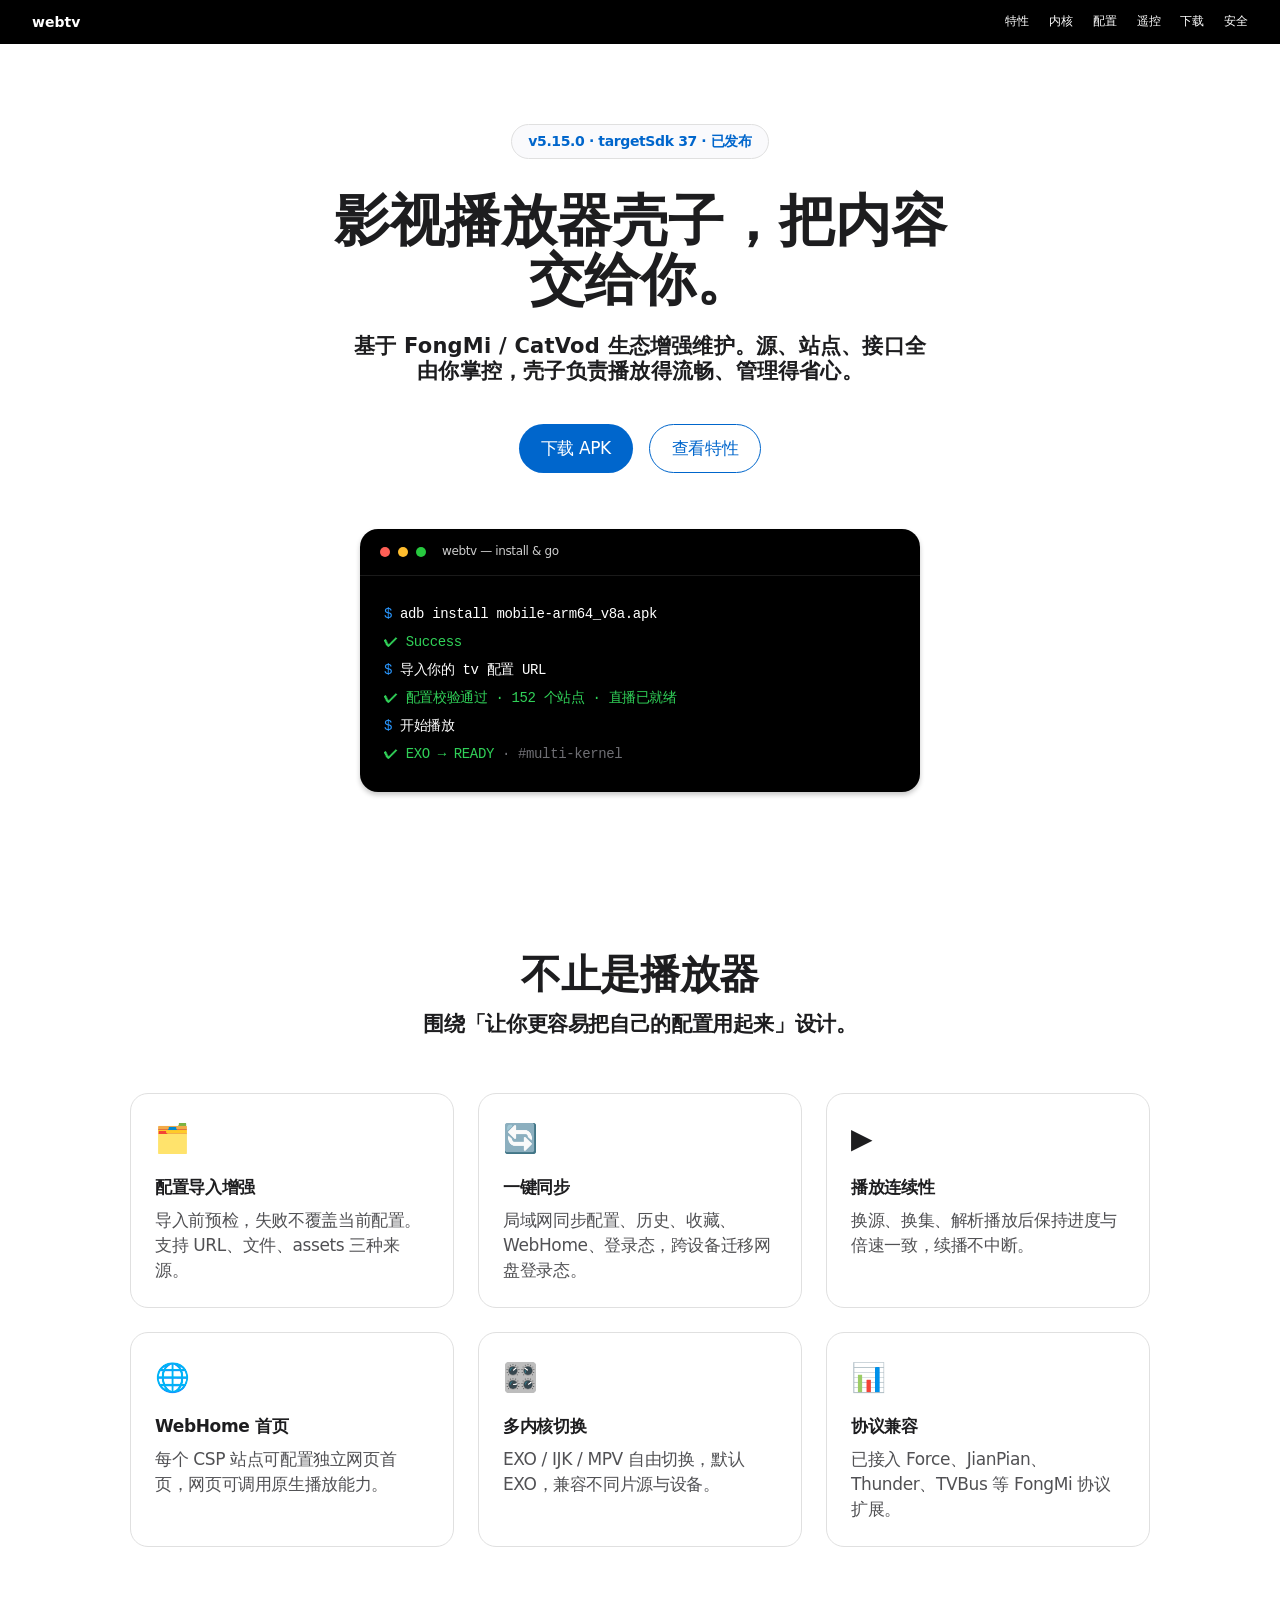
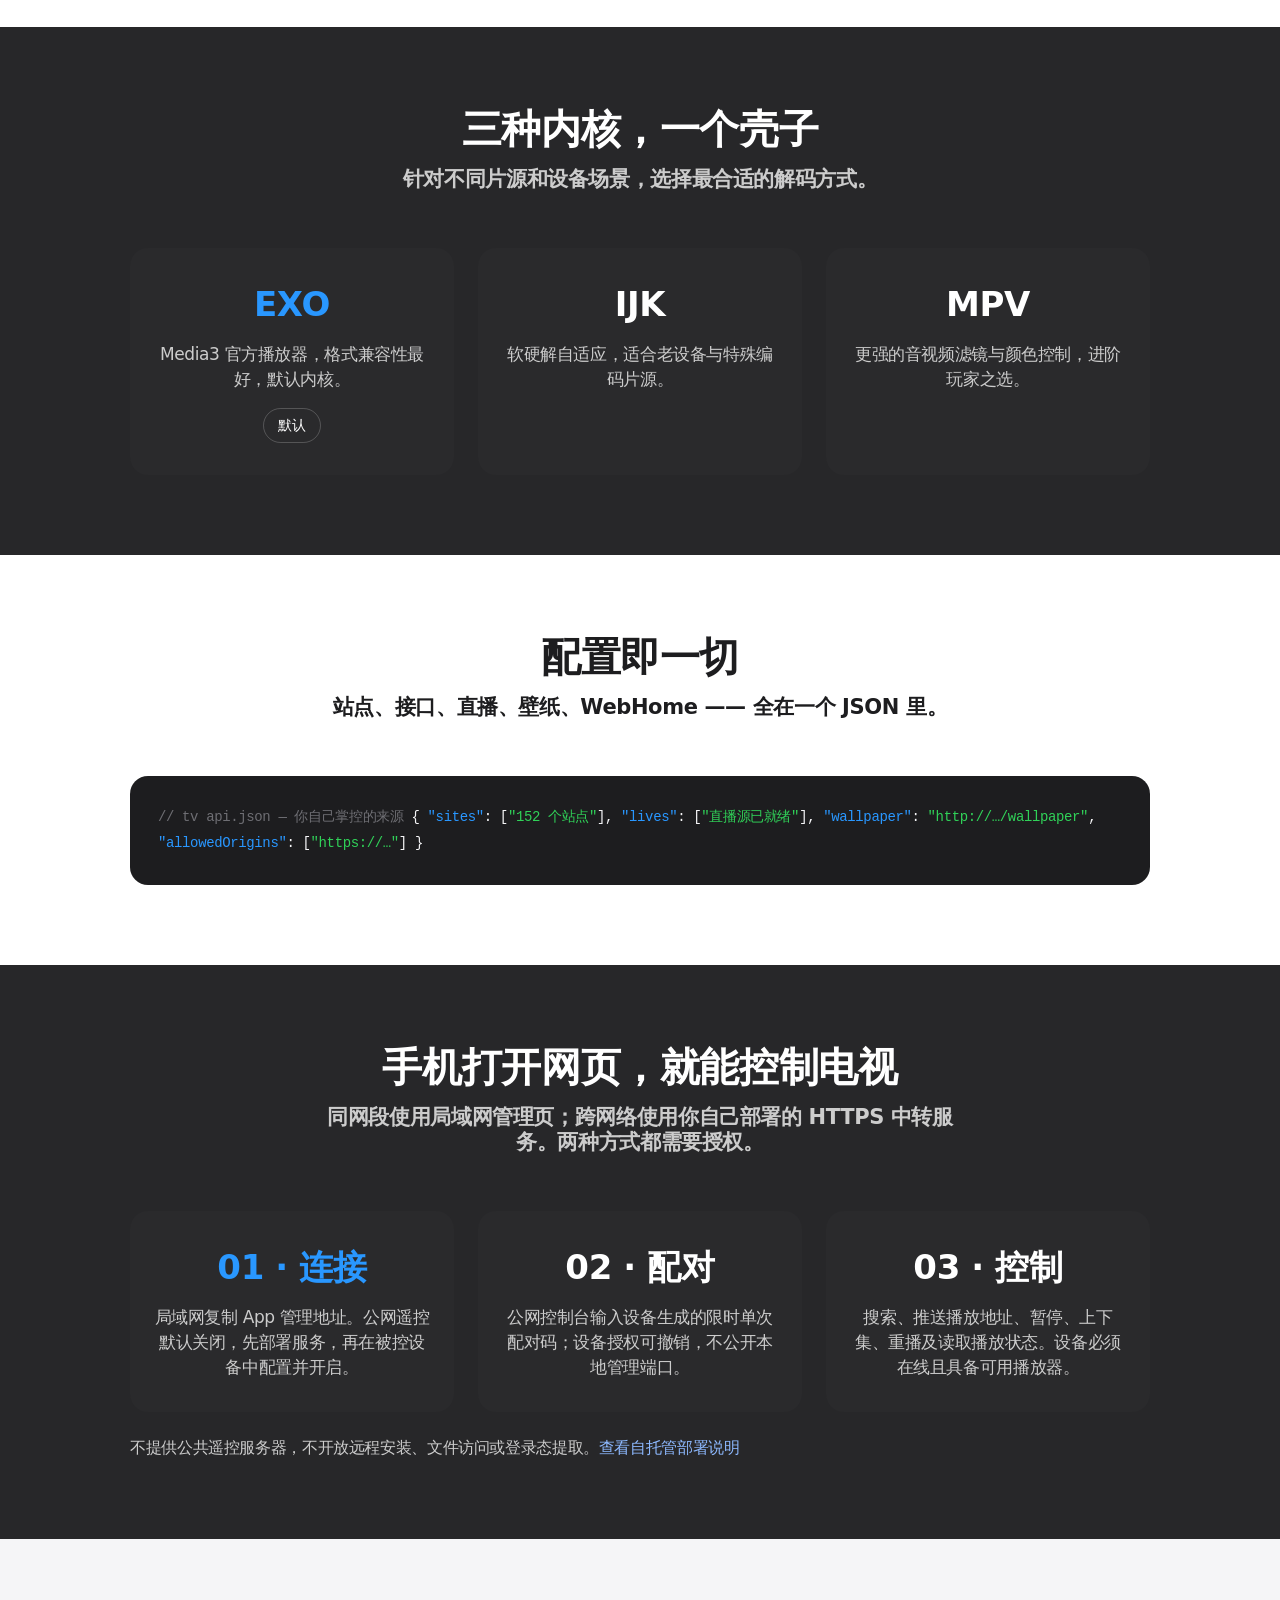
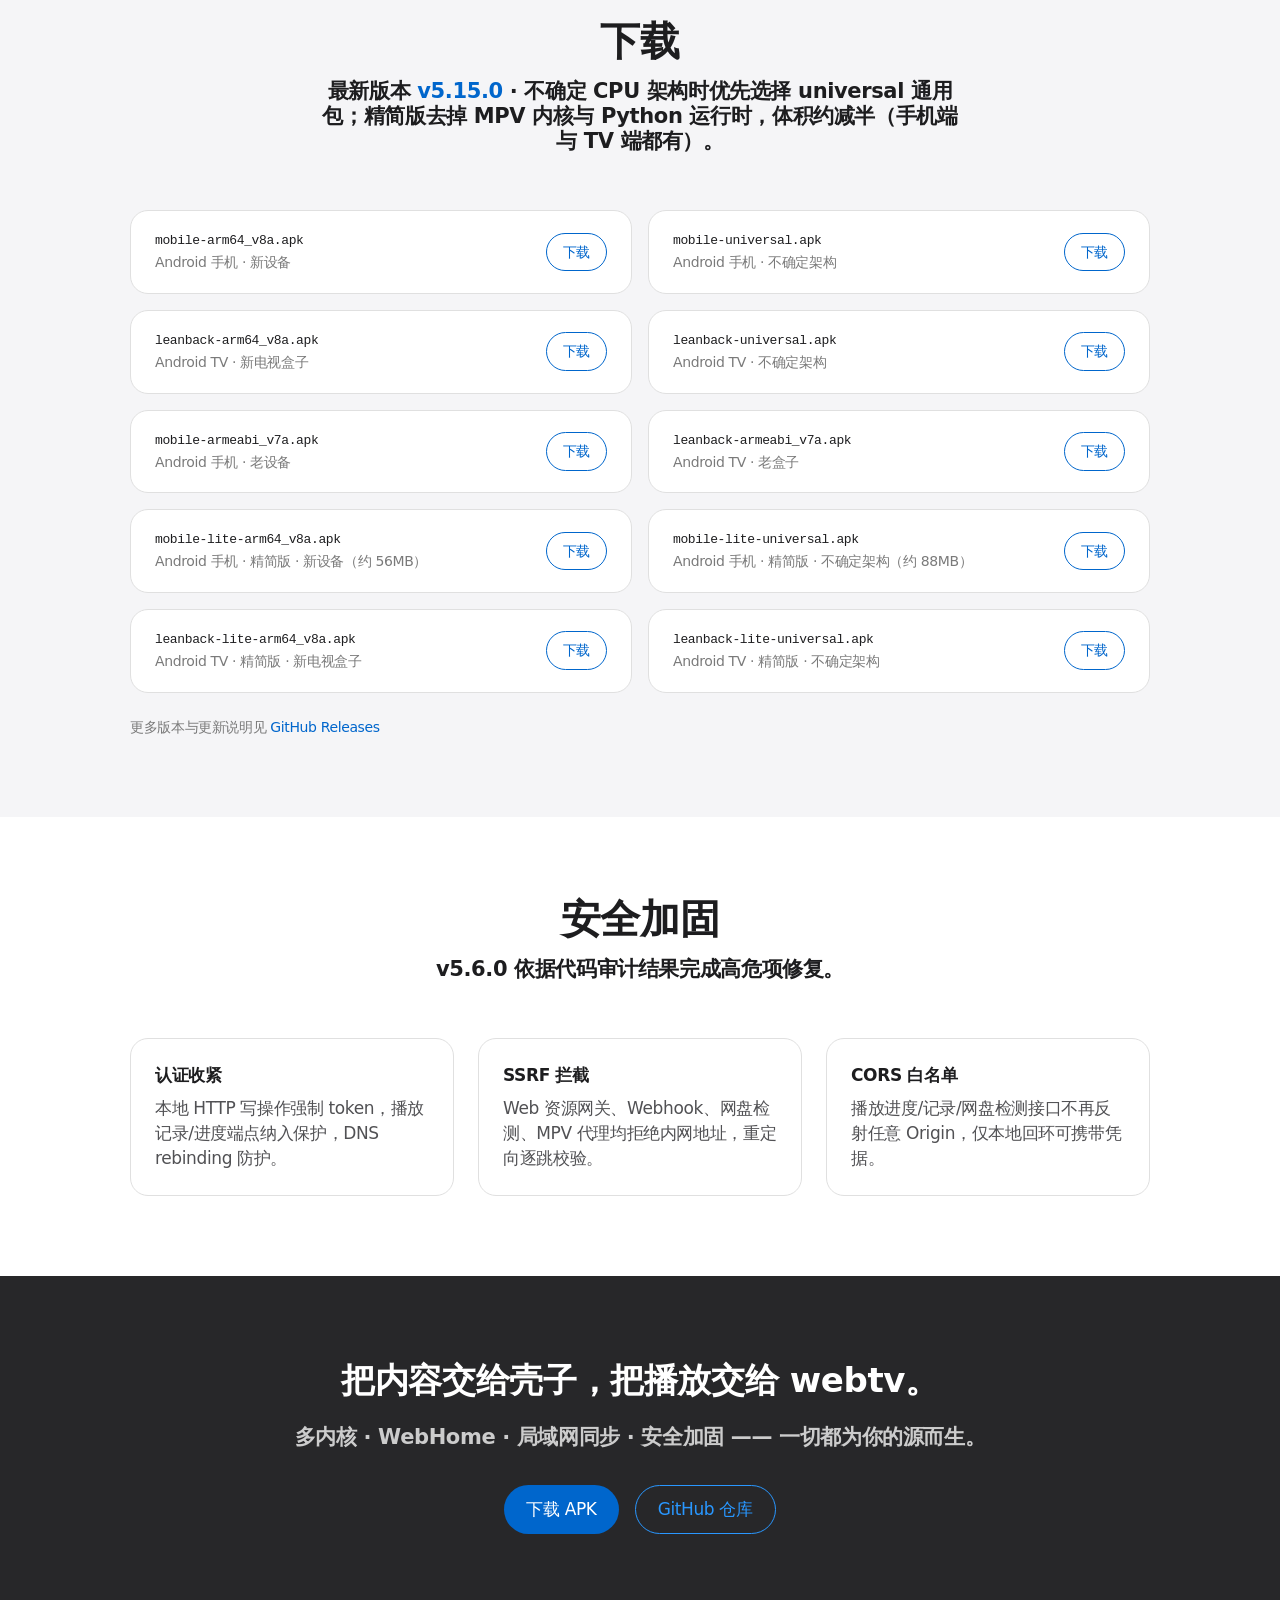
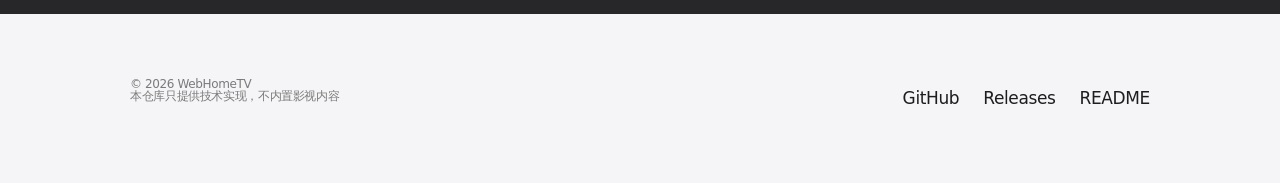
==== commit 0101bf27: "fix: make the remote-dependency prompt survive a cold start, add TV lite Fresh installs showed an em" ====
--- a/docs/index.html
+++ b/docs/index.html
@@ -278,7 +278,7 @@
 
 <header class="hero" id="top">
   <div class="container">
-    <span class="sub">v5.14.1 · targetSdk 37 · 已发布</span>
+    <span class="sub">v5.15.0 · targetSdk 37 · 已发布</span>
     <h1>影视播放器壳子，把内容交给你。</h1>
     <p class="lead">基于 FongMi / CatVod 生态增强维护。源、站点、接口全由你掌控，壳子负责播放得流畅、管理得省心。</p>
     <div class="hero-actions">
@@ -413,7 +413,7 @@
   <div class="container">
     <div class="sec-head">
       <h2>下载</h2>
-      <p class="sec-desc">最新版本 <strong style="color:var(--blue)">v5.14.1</strong> · 不确定 CPU 架构时优先选择 universal 通用包；精简版去掉 MPV 内核与 Python 运行时，体积约减半。</p>
+      <p class="sec-desc">最新版本 <strong style="color:var(--blue)">v5.15.0</strong> · 不确定 CPU 架构时优先选择 universal 通用包；精简版去掉 MPV 内核与 Python 运行时，体积约减半（手机端与 TV 端都有）。</p>
     </div>
     <div class="dl-grid">
       <div class="dl-row">
@@ -471,6 +471,20 @@
           <div class="dl-desc">Android 手机 · 精简版 · 不确定架构（约 88MB）</div>
         </div>
         <a class="dl-btn" href="https://github.com/motao123/webtv/releases/latest/download/mobile-lite-universal.apk">下载</a>
+      </div>
+      <div class="dl-row">
+        <div>
+          <div class="dl-name">leanback-lite-arm64_v8a.apk</div>
+          <div class="dl-desc">Android TV · 精简版 · 新电视盒子</div>
+        </div>
+        <a class="dl-btn" href="https://github.com/motao123/webtv/releases/latest/download/leanback-lite-arm64_v8a.apk">下载</a>
+      </div>
+      <div class="dl-row">
+        <div>
+          <div class="dl-name">leanback-lite-universal.apk</div>
+          <div class="dl-desc">Android TV · 精简版 · 不确定架构</div>
+        </div>
+        <a class="dl-btn" href="https://github.com/motao123/webtv/releases/latest/download/leanback-lite-universal.apk">下载</a>
       </div>
     </div>
     <p style="margin-top:24px;font-size:14px;color:var(--ink-muted-48)">更多版本与更新说明见 <a href="https://github.com/motao123/webtv/releases">GitHub Releases</a></p>
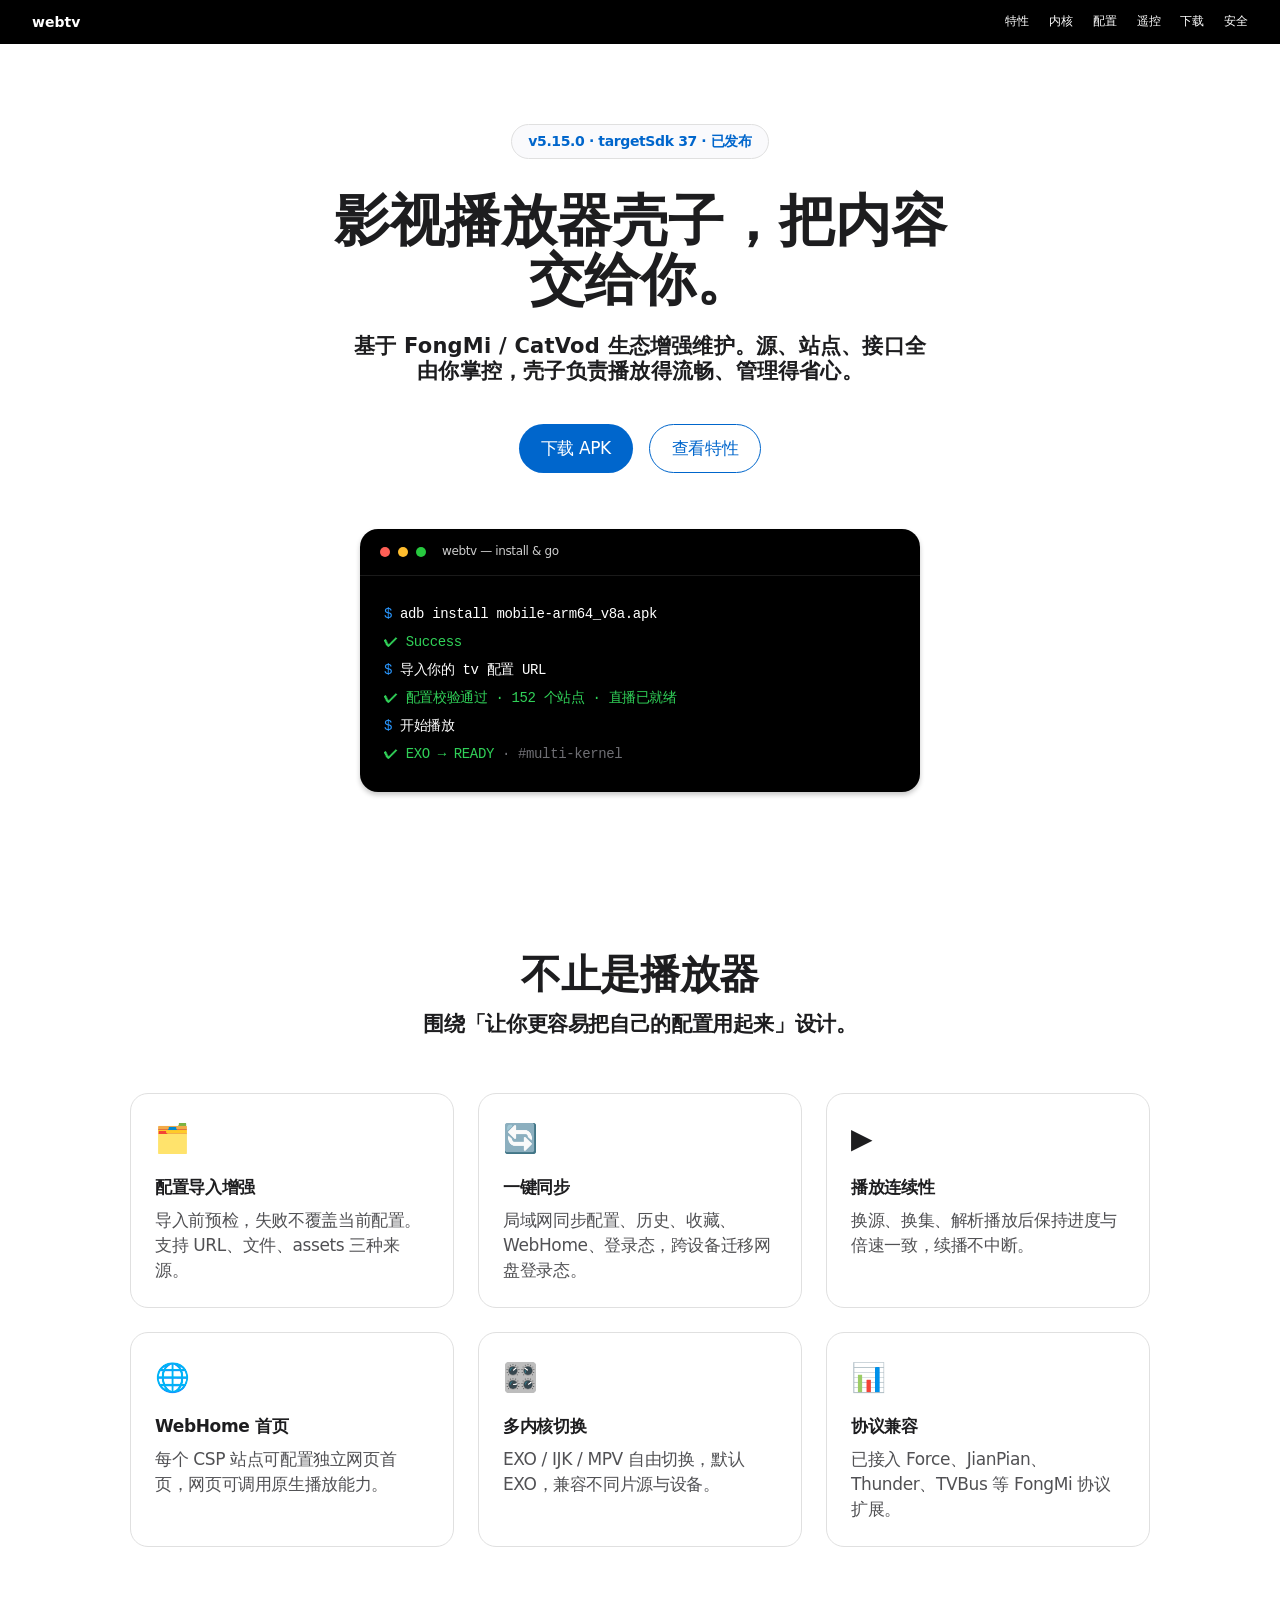
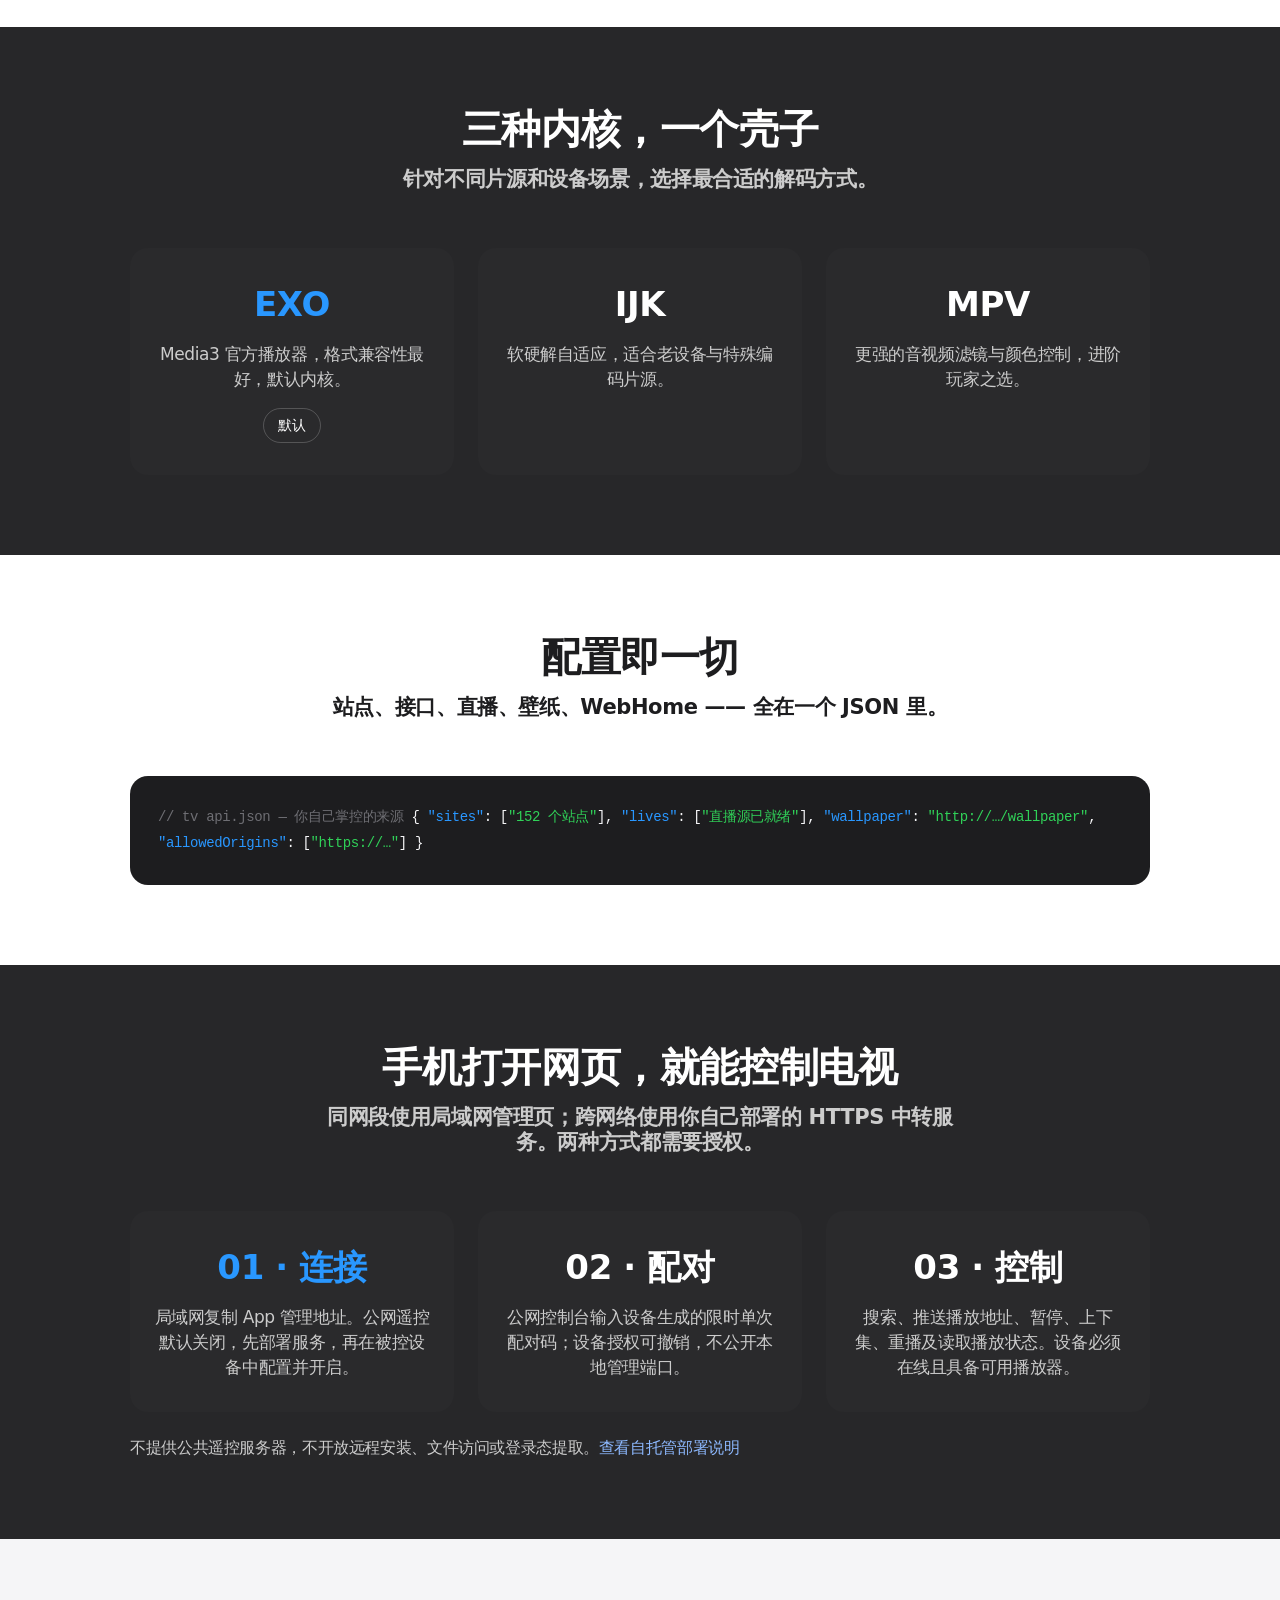
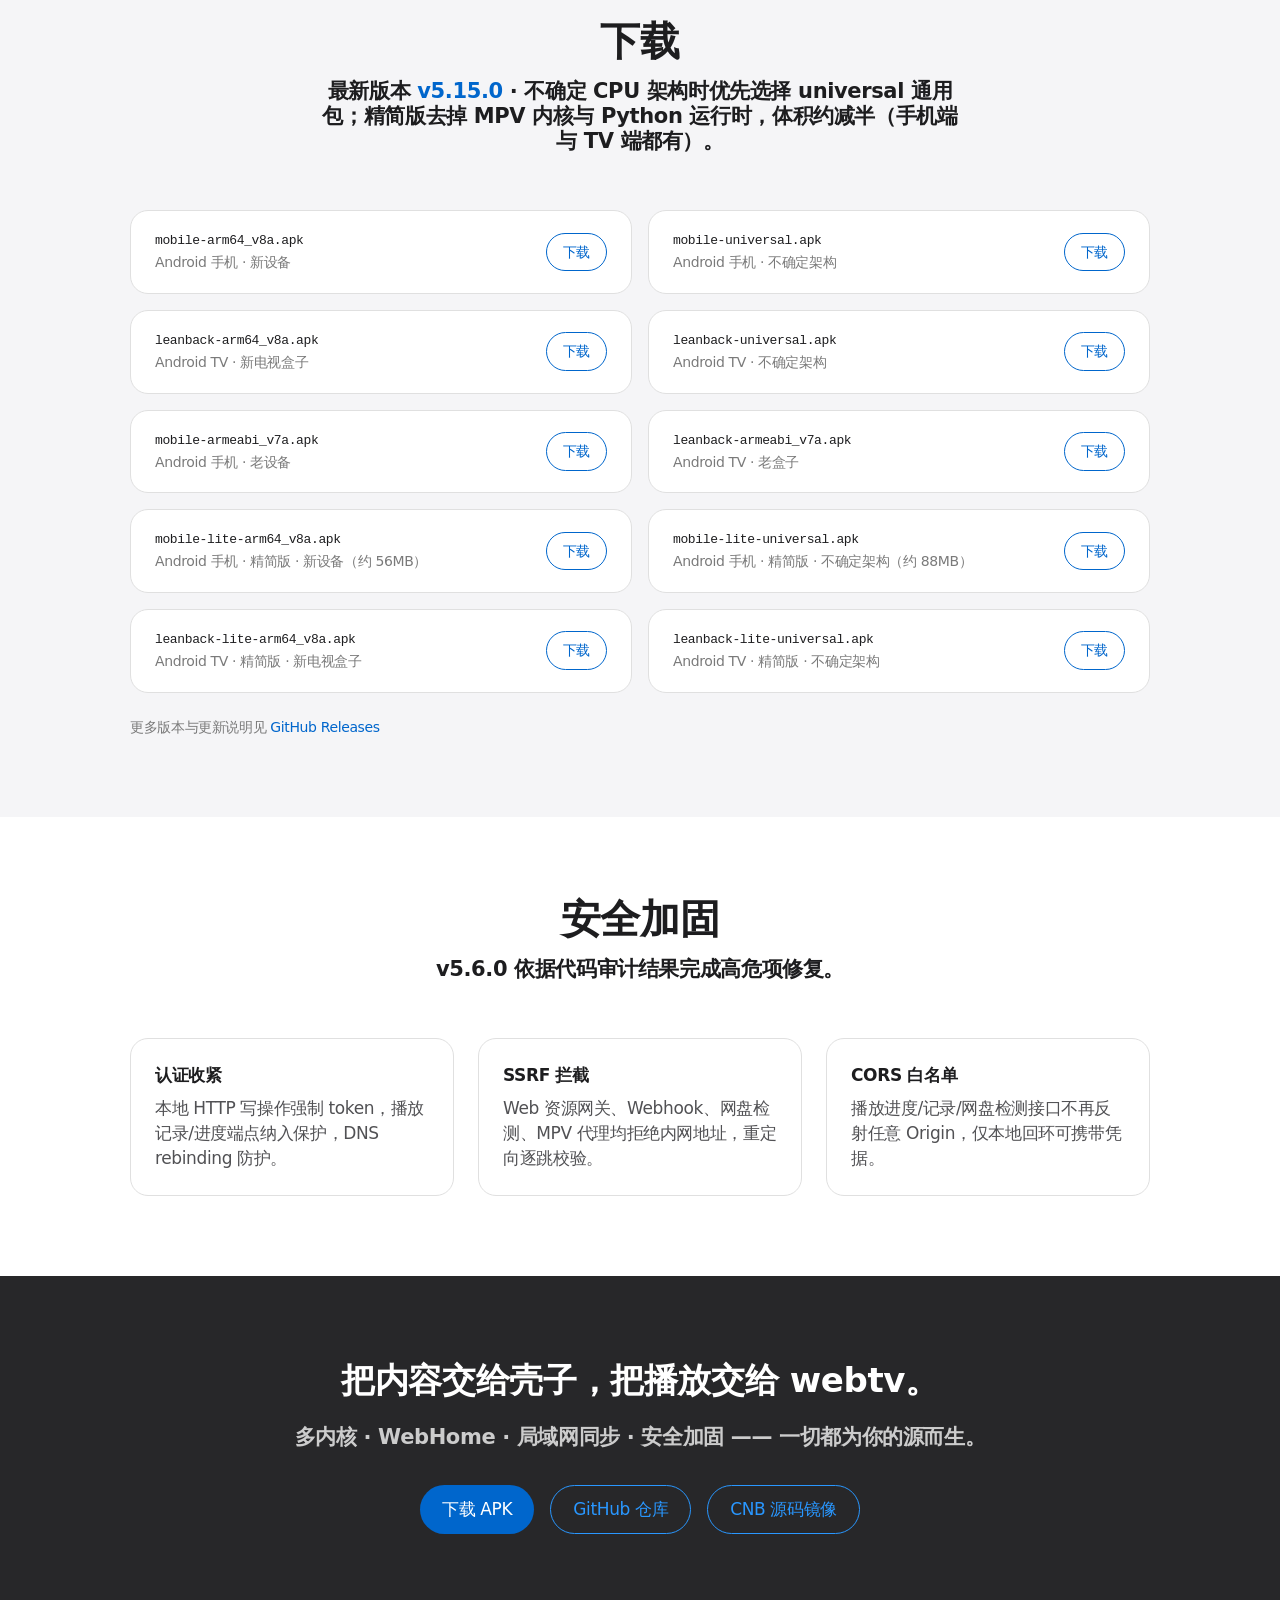
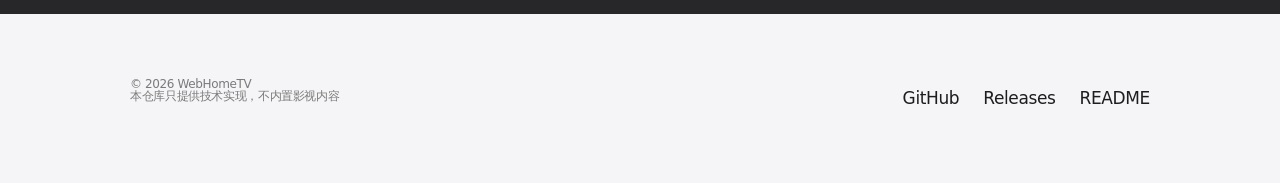
==== commit 7c361019: "ci: 接入 CNB 流水线并理顺双仓库引用" ====
--- a/docs/index.html
+++ b/docs/index.html
@@ -521,6 +521,7 @@
     <div class="hero-actions" style="justify-content:center">
       <a class="btn btn-primary" href="#download">下载 APK</a>
       <a class="btn btn-secondary" href="https://github.com/motao123/webtv">GitHub 仓库</a>
+      <a class="btn btn-secondary" href="https://cnb.cool/code_free/webtv-coding">CNB 源码镜像</a>
     </div>
   </div>
 </section>
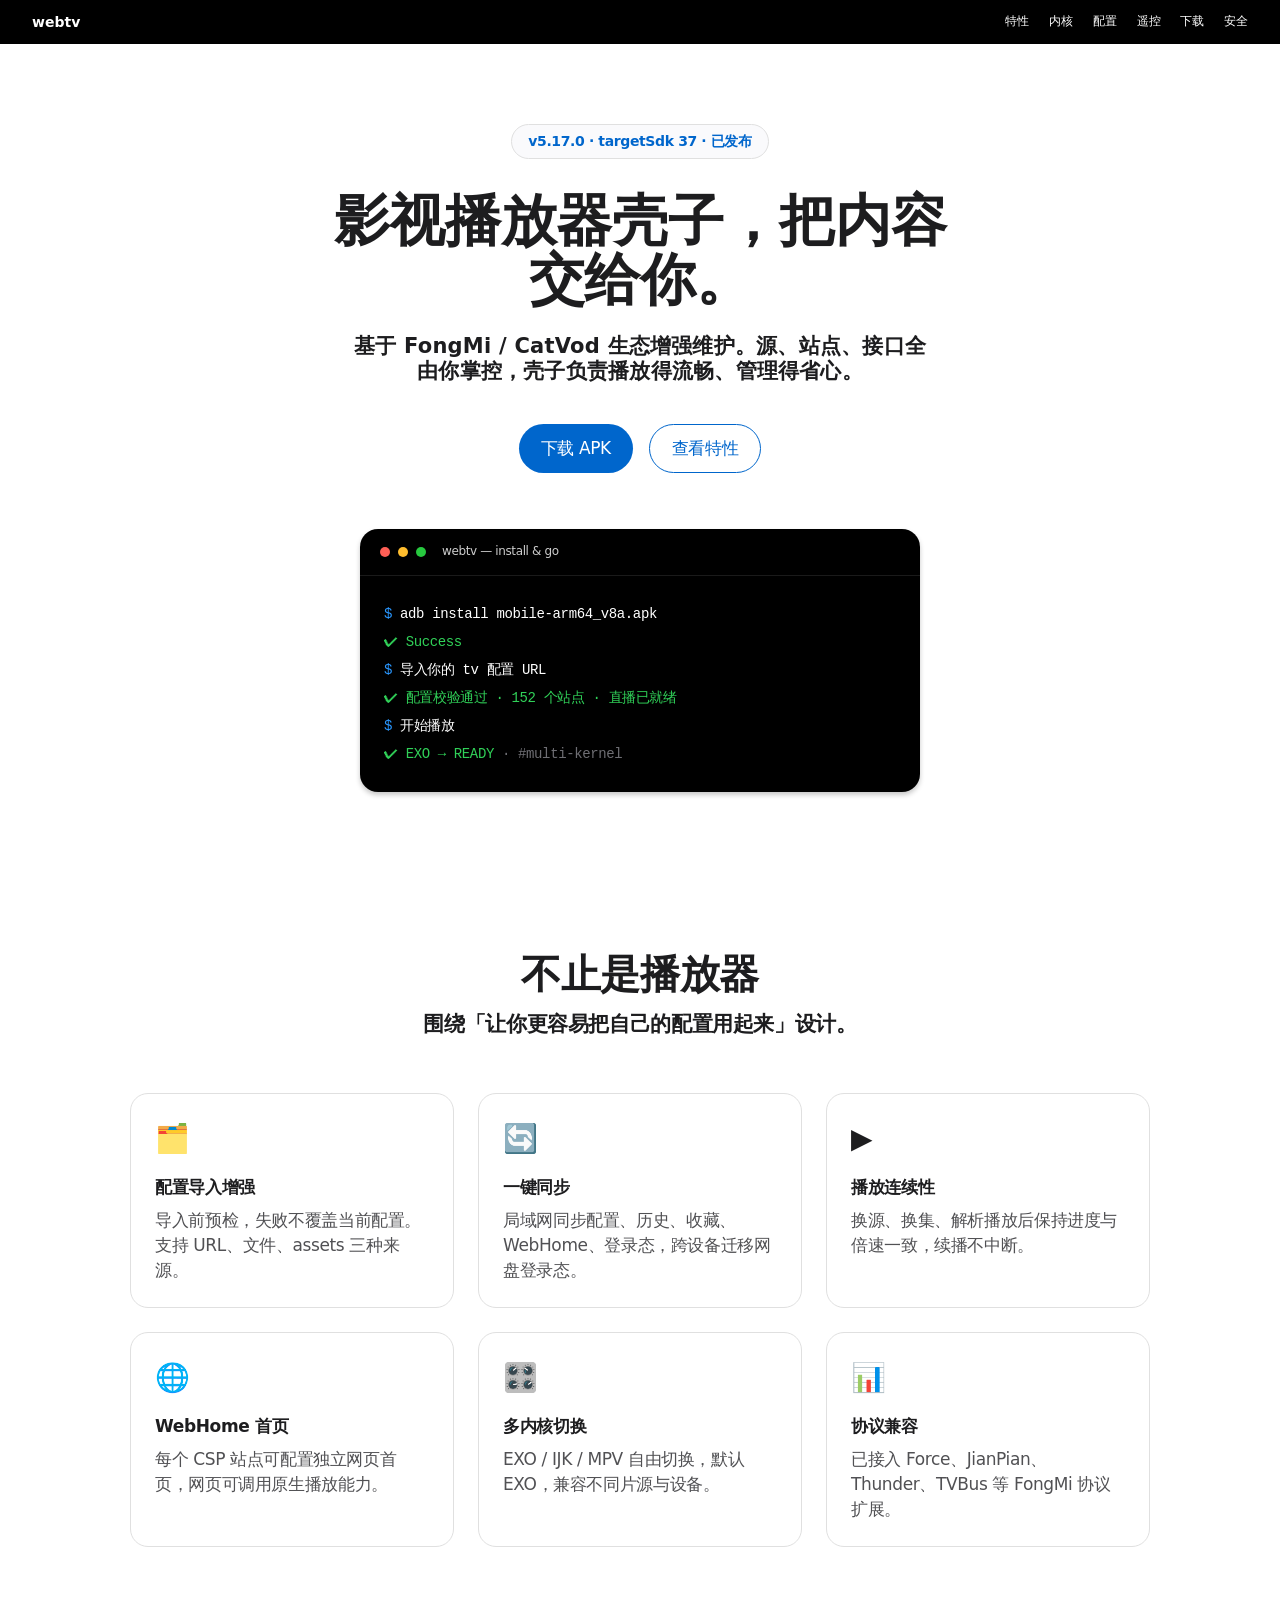
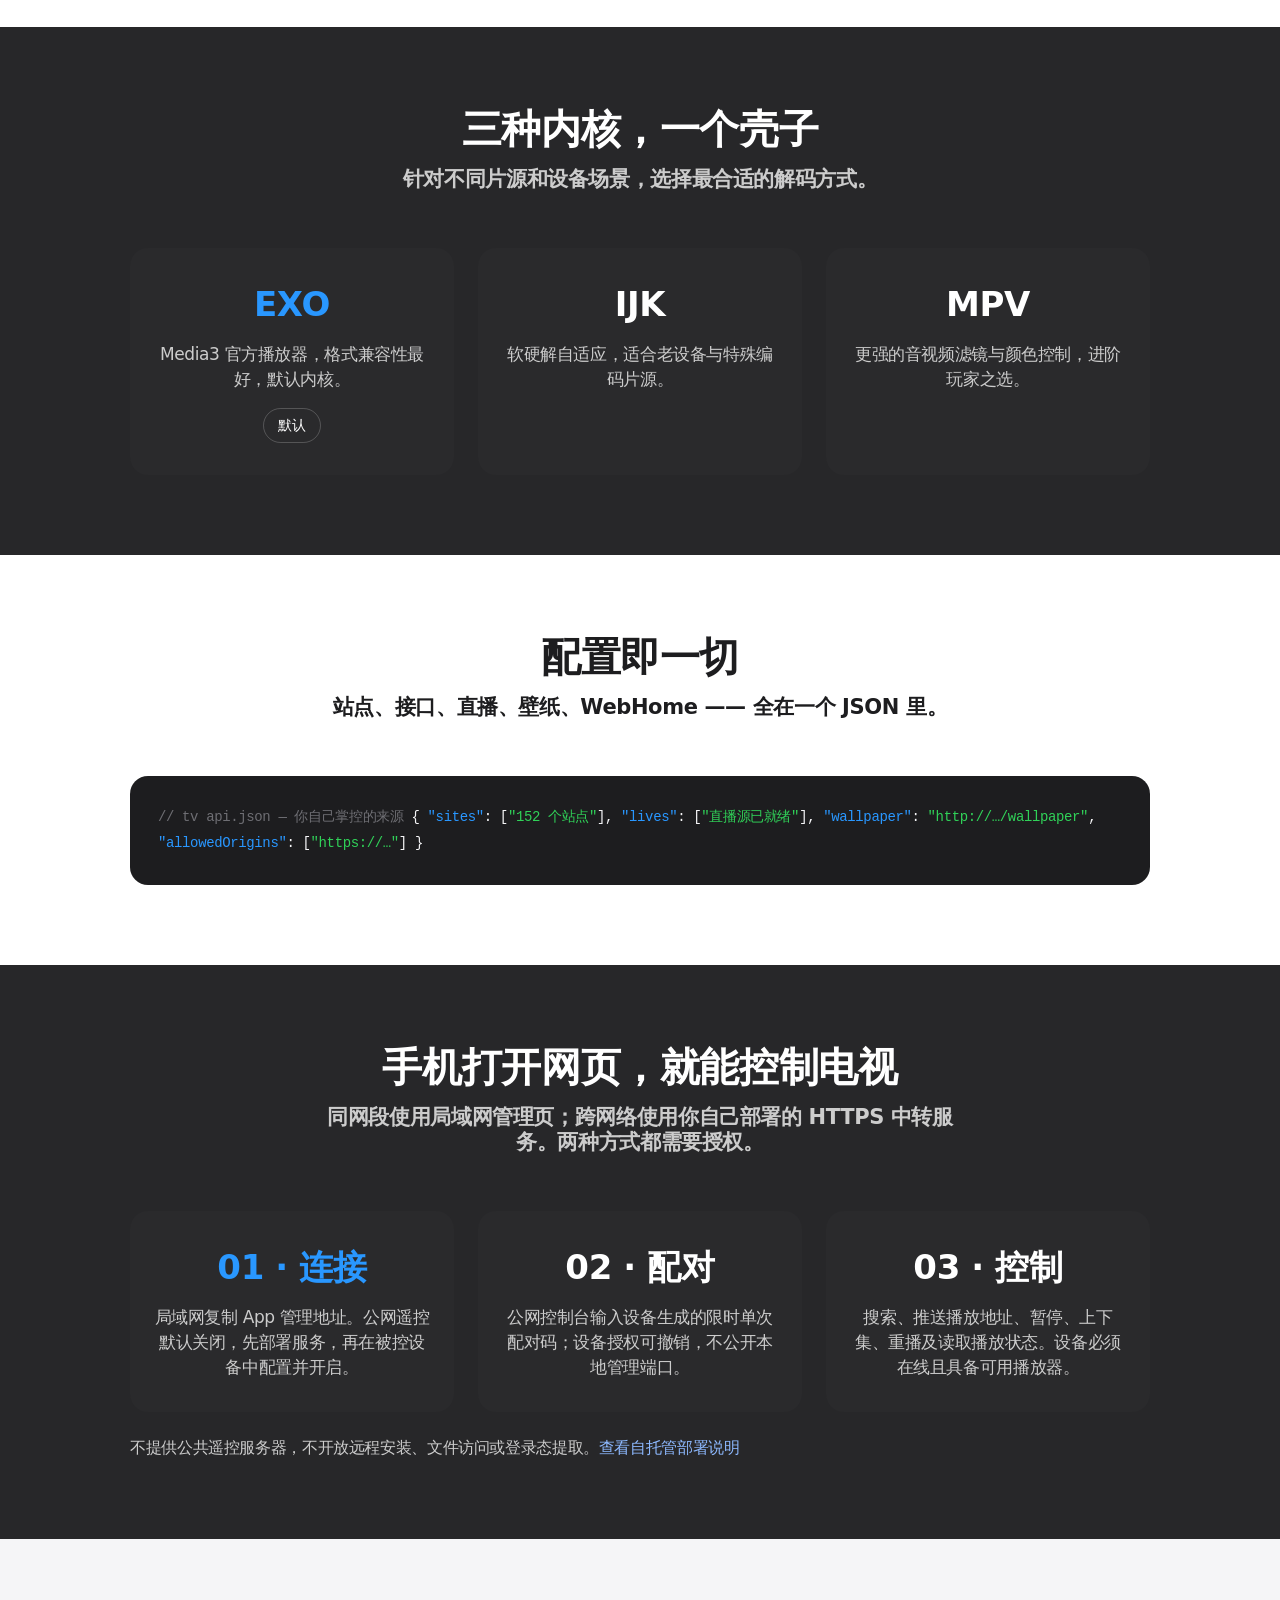
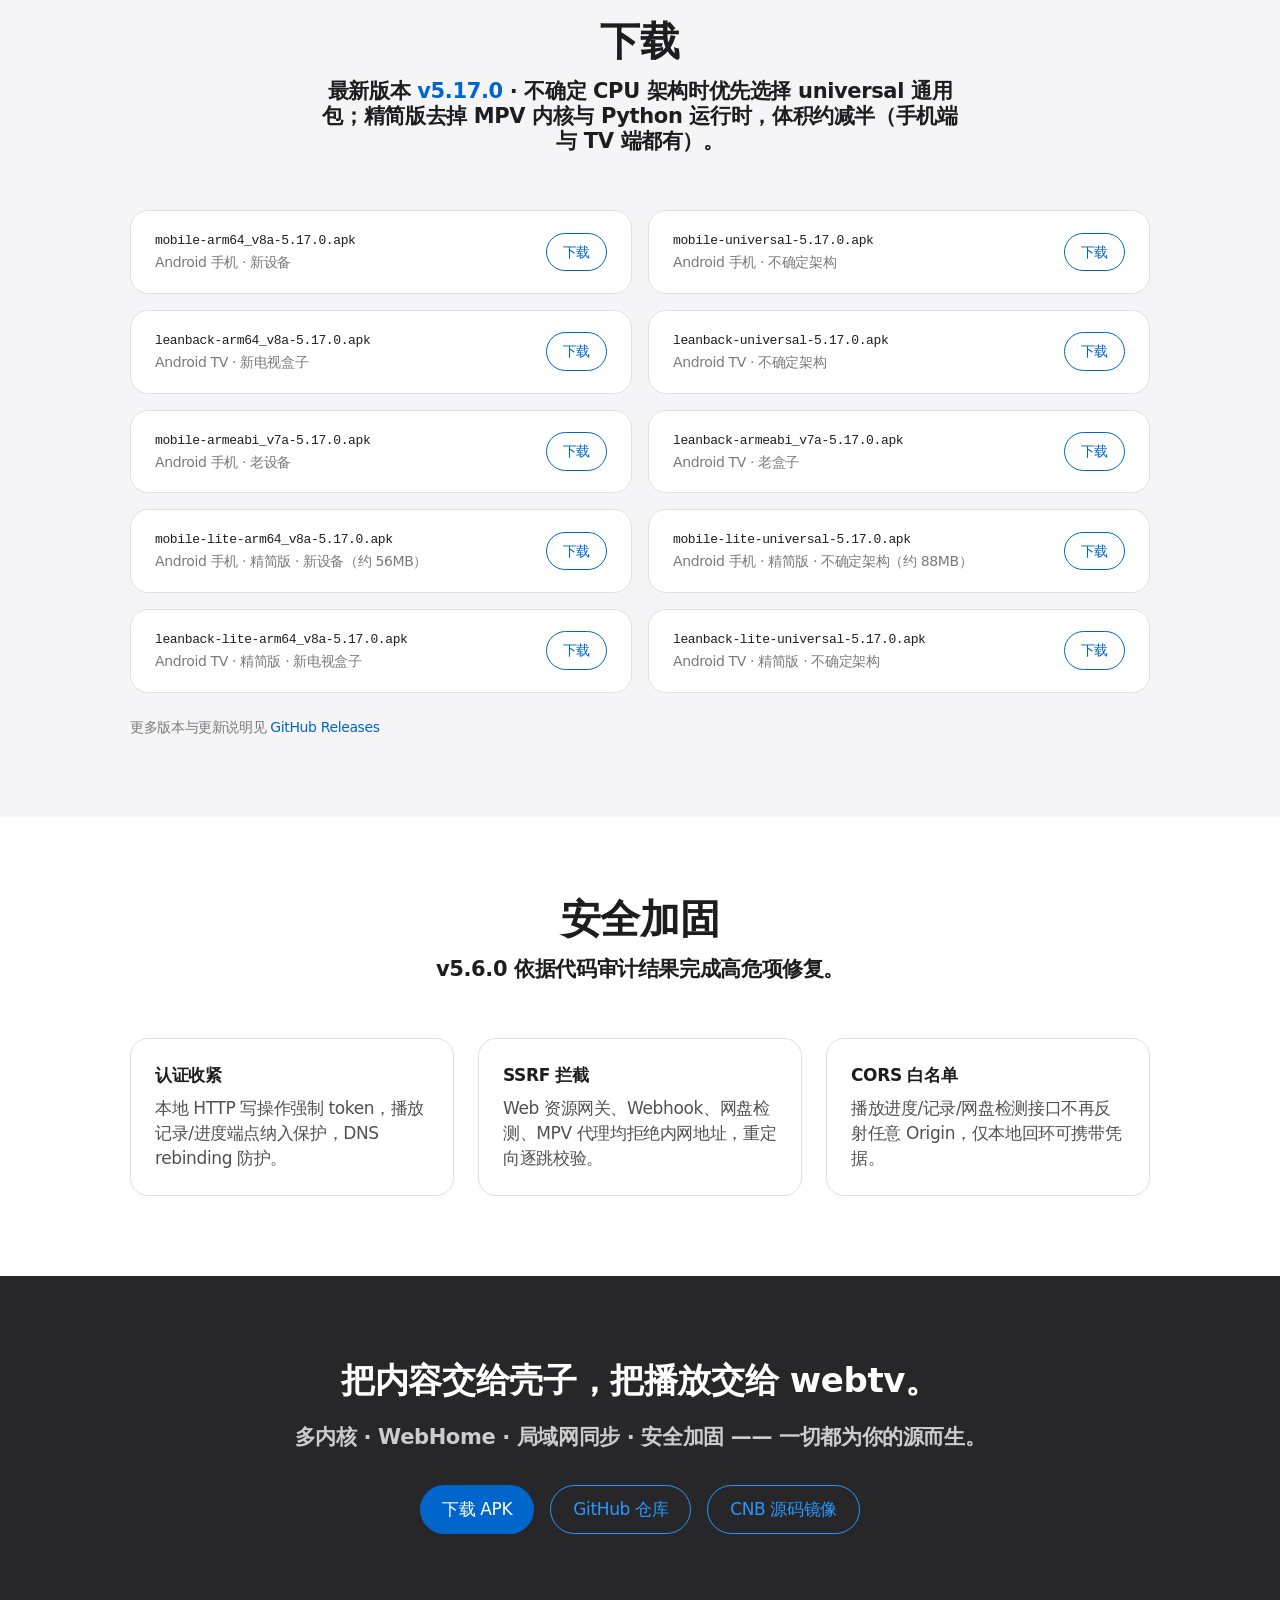
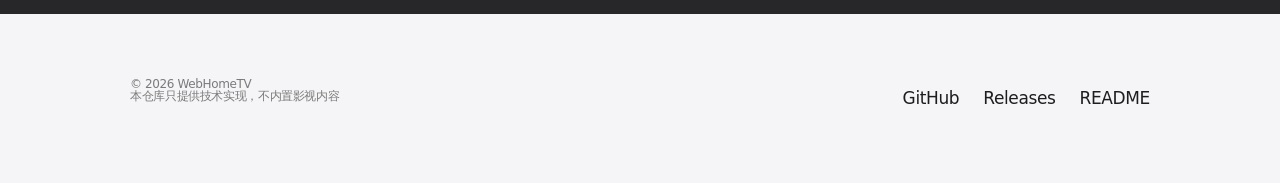
==== commit 5de83498: "Merge branch 'motao123:main' into main" ====
--- a/docs/index.html
+++ b/docs/index.html
@@ -278,7 +278,7 @@
 
 <header class="hero" id="top">
   <div class="container">
-    <span class="sub">v5.15.0 · targetSdk 37 · 已发布</span>
+    <span class="sub">v5.17.0 · targetSdk 37 · 已发布</span>
     <h1>影视播放器壳子，把内容交给你。</h1>
     <p class="lead">基于 FongMi / CatVod 生态增强维护。源、站点、接口全由你掌控，壳子负责播放得流畅、管理得省心。</p>
     <div class="hero-actions">
@@ -413,78 +413,78 @@
   <div class="container">
     <div class="sec-head">
       <h2>下载</h2>
-      <p class="sec-desc">最新版本 <strong style="color:var(--blue)">v5.15.0</strong> · 不确定 CPU 架构时优先选择 universal 通用包；精简版去掉 MPV 内核与 Python 运行时，体积约减半（手机端与 TV 端都有）。</p>
+      <p class="sec-desc">最新版本 <strong style="color:var(--blue)">v5.17.0</strong> · 不确定 CPU 架构时优先选择 universal 通用包；精简版去掉 MPV 内核与 Python 运行时，体积约减半（手机端与 TV 端都有）。</p>
     </div>
     <div class="dl-grid">
       <div class="dl-row">
         <div>
-          <div class="dl-name">mobile-arm64_v8a.apk</div>
+          <div class="dl-name">mobile-arm64_v8a-5.17.0.apk</div>
           <div class="dl-desc">Android 手机 · 新设备</div>
         </div>
-        <a class="dl-btn" href="https://github.com/motao123/webtv/releases/latest/download/mobile-arm64_v8a.apk">下载</a>
-      </div>
-      <div class="dl-row">
-        <div>
-          <div class="dl-name">mobile-universal.apk</div>
+        <a class="dl-btn" href="https://github.com/motao123/webtv/releases/latest/download/mobile-arm64_v8a-5.17.0.apk">下载</a>
+      </div>
+      <div class="dl-row">
+        <div>
+          <div class="dl-name">mobile-universal-5.17.0.apk</div>
           <div class="dl-desc">Android 手机 · 不确定架构</div>
         </div>
-        <a class="dl-btn" href="https://github.com/motao123/webtv/releases/latest/download/mobile-universal.apk">下载</a>
-      </div>
-      <div class="dl-row">
-        <div>
-          <div class="dl-name">leanback-arm64_v8a.apk</div>
+        <a class="dl-btn" href="https://github.com/motao123/webtv/releases/latest/download/mobile-universal-5.17.0.apk">下载</a>
+      </div>
+      <div class="dl-row">
+        <div>
+          <div class="dl-name">leanback-arm64_v8a-5.17.0.apk</div>
           <div class="dl-desc">Android TV · 新电视盒子</div>
         </div>
-        <a class="dl-btn" href="https://github.com/motao123/webtv/releases/latest/download/leanback-arm64_v8a.apk">下载</a>
-      </div>
-      <div class="dl-row">
-        <div>
-          <div class="dl-name">leanback-universal.apk</div>
+        <a class="dl-btn" href="https://github.com/motao123/webtv/releases/latest/download/leanback-arm64_v8a-5.17.0.apk">下载</a>
+      </div>
+      <div class="dl-row">
+        <div>
+          <div class="dl-name">leanback-universal-5.17.0.apk</div>
           <div class="dl-desc">Android TV · 不确定架构</div>
         </div>
-        <a class="dl-btn" href="https://github.com/motao123/webtv/releases/latest/download/leanback-universal.apk">下载</a>
-      </div>
-      <div class="dl-row">
-        <div>
-          <div class="dl-name">mobile-armeabi_v7a.apk</div>
+        <a class="dl-btn" href="https://github.com/motao123/webtv/releases/latest/download/leanback-universal-5.17.0.apk">下载</a>
+      </div>
+      <div class="dl-row">
+        <div>
+          <div class="dl-name">mobile-armeabi_v7a-5.17.0.apk</div>
           <div class="dl-desc">Android 手机 · 老设备</div>
         </div>
-        <a class="dl-btn" href="https://github.com/motao123/webtv/releases/latest/download/mobile-armeabi_v7a.apk">下载</a>
-      </div>
-      <div class="dl-row">
-        <div>
-          <div class="dl-name">leanback-armeabi_v7a.apk</div>
+        <a class="dl-btn" href="https://github.com/motao123/webtv/releases/latest/download/mobile-armeabi_v7a-5.17.0.apk">下载</a>
+      </div>
+      <div class="dl-row">
+        <div>
+          <div class="dl-name">leanback-armeabi_v7a-5.17.0.apk</div>
           <div class="dl-desc">Android TV · 老盒子</div>
         </div>
-        <a class="dl-btn" href="https://github.com/motao123/webtv/releases/latest/download/leanback-armeabi_v7a.apk">下载</a>
-      </div>
-      <div class="dl-row">
-        <div>
-          <div class="dl-name">mobile-lite-arm64_v8a.apk</div>
+        <a class="dl-btn" href="https://github.com/motao123/webtv/releases/latest/download/leanback-armeabi_v7a-5.17.0.apk">下载</a>
+      </div>
+      <div class="dl-row">
+        <div>
+          <div class="dl-name">mobile-lite-arm64_v8a-5.17.0.apk</div>
           <div class="dl-desc">Android 手机 · 精简版 · 新设备（约 56MB）</div>
         </div>
-        <a class="dl-btn" href="https://github.com/motao123/webtv/releases/latest/download/mobile-lite-arm64_v8a.apk">下载</a>
-      </div>
-      <div class="dl-row">
-        <div>
-          <div class="dl-name">mobile-lite-universal.apk</div>
+        <a class="dl-btn" href="https://github.com/motao123/webtv/releases/latest/download/mobile-lite-arm64_v8a-5.17.0.apk">下载</a>
+      </div>
+      <div class="dl-row">
+        <div>
+          <div class="dl-name">mobile-lite-universal-5.17.0.apk</div>
           <div class="dl-desc">Android 手机 · 精简版 · 不确定架构（约 88MB）</div>
         </div>
-        <a class="dl-btn" href="https://github.com/motao123/webtv/releases/latest/download/mobile-lite-universal.apk">下载</a>
-      </div>
-      <div class="dl-row">
-        <div>
-          <div class="dl-name">leanback-lite-arm64_v8a.apk</div>
+        <a class="dl-btn" href="https://github.com/motao123/webtv/releases/latest/download/mobile-lite-universal-5.17.0.apk">下载</a>
+      </div>
+      <div class="dl-row">
+        <div>
+          <div class="dl-name">leanback-lite-arm64_v8a-5.17.0.apk</div>
           <div class="dl-desc">Android TV · 精简版 · 新电视盒子</div>
         </div>
-        <a class="dl-btn" href="https://github.com/motao123/webtv/releases/latest/download/leanback-lite-arm64_v8a.apk">下载</a>
-      </div>
-      <div class="dl-row">
-        <div>
-          <div class="dl-name">leanback-lite-universal.apk</div>
+        <a class="dl-btn" href="https://github.com/motao123/webtv/releases/latest/download/leanback-lite-arm64_v8a-5.17.0.apk">下载</a>
+      </div>
+      <div class="dl-row">
+        <div>
+          <div class="dl-name">leanback-lite-universal-5.17.0.apk</div>
           <div class="dl-desc">Android TV · 精简版 · 不确定架构</div>
         </div>
-        <a class="dl-btn" href="https://github.com/motao123/webtv/releases/latest/download/leanback-lite-universal.apk">下载</a>
+        <a class="dl-btn" href="https://github.com/motao123/webtv/releases/latest/download/leanback-lite-universal-5.17.0.apk">下载</a>
       </div>
     </div>
     <p style="margin-top:24px;font-size:14px;color:var(--ink-muted-48)">更多版本与更新说明见 <a href="https://github.com/motao123/webtv/releases">GitHub Releases</a></p>
